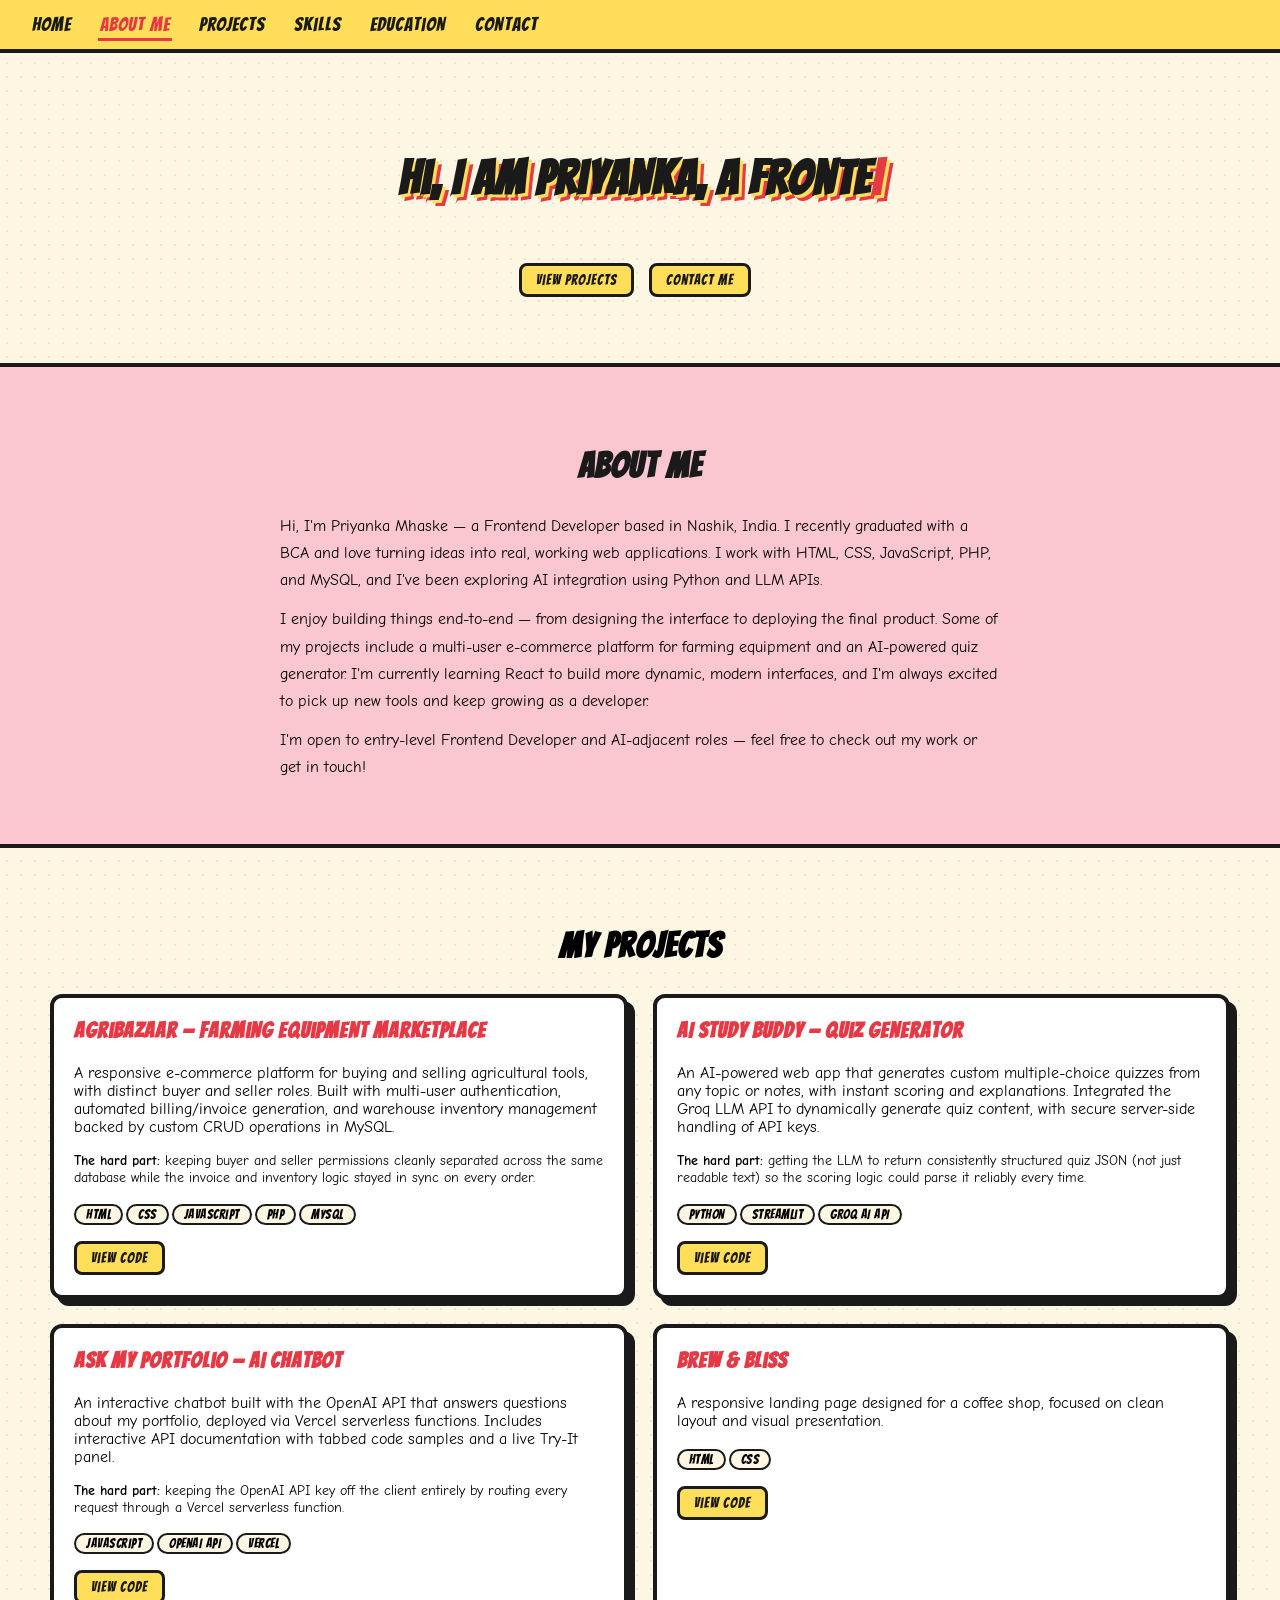
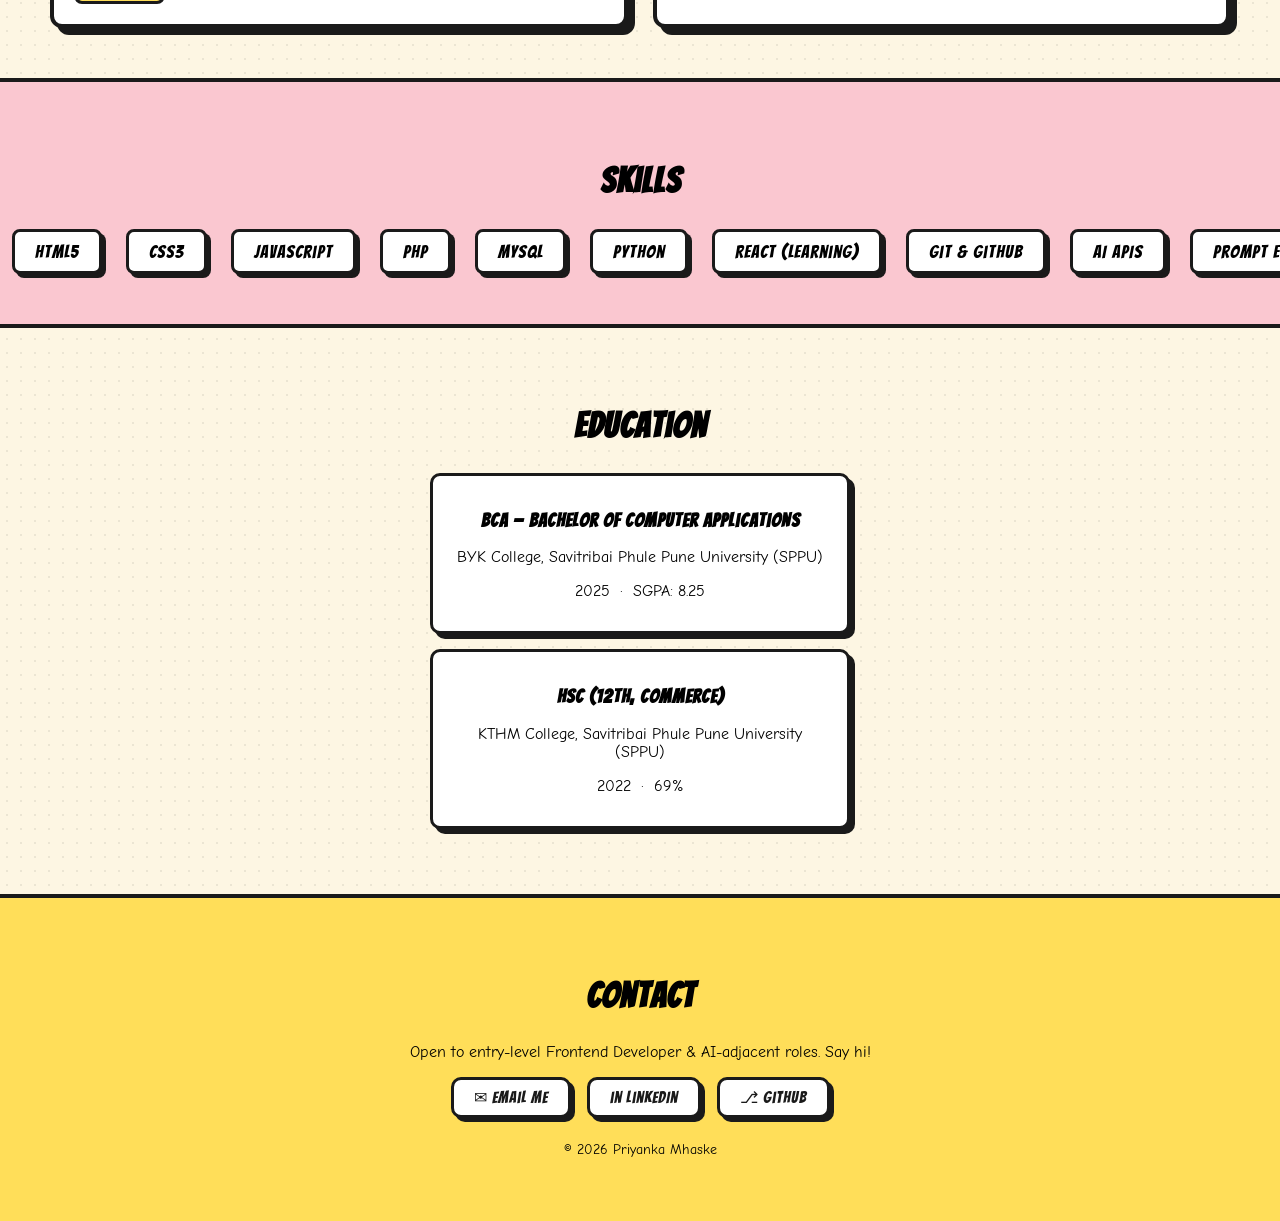
==== index.html @ 98cbb805 "Improve portfolio: index.html, split CSS/JS, fix Live Demo, add project links and MIT licence" ====
<!DOCTYPE html>
<html lang="en">

<head>
    <meta charset="UTF-8">
    <meta name="viewport" content="width=device-width, initial-scale=1.0">
    <title>Priyanka Mhaske | Frontend Developer</title>
    <meta name="description"
        content="Portfolio of Priyanka Mhaske - Frontend Developer based in Nashik, India. Skilled in HTML, CSS, JavaScript, PHP, Python, and AI APIs.">
    <meta property="og:title" content="Priyanka Mhaske | Frontend Developer">
    <meta property="og:description"
        content="Frontend Developer based in Nashik, India. Skilled in HTML, CSS, JavaScript, PHP, Python, and AI APIs.">
    <meta property="og:type" content="website">
    <meta property="og:url" content="https://priyankaa-m001.github.io/my-portfolio-website/">
    <meta property="og:image" content="https://priyankaa-m001.github.io/my-portfolio-website/og-image.svg">
    <meta name="twitter:card" content="summary_large_image">
    <meta name="twitter:image" content="https://priyankaa-m001.github.io/my-portfolio-website/og-image.svg">
    <link rel="icon"
        href="data:image/svg+xml,%3Csvg xmlns='http://www.w3.org/2000/svg' viewBox='0 0 100 100'%3E%3Crect width='100' height='100' rx='20' fill='%23ffde59'/%3E%3Ctext x='50' y='68' font-size='60' font-family='sans-serif' font-weight='bold' text-anchor='middle' fill='%231a1a1a'%3EP%3C/text%3E%3C/svg%3E">
    <link rel="preconnect" href="https://fonts.googleapis.com">
    <link rel="preconnect" href="https://fonts.gstatic.com" crossorigin>
    <link href="https://fonts.googleapis.com/css2?family=Bangers&family=Comic+Neue:wght@400;700&display=swap"
        rel="stylesheet">
    <link rel="stylesheet" href="styles.css">
    <noscript><style>.reveal, .project-item { opacity: 1; transform: none; }</style></noscript>
</head>

<body>

    <nav id="navbar">
        <button class="hamburger" id="hamburger" aria-label="Toggle menu">
            <span></span><span></span><span></span>
        </button>
        <ul class="nav-links" id="nav-links">
            <li><a href="#home" data-section="home">Home</a></li>
            <li><a href="#about" data-section="about">About Me</a></li>
            <li><a href="#projects" data-section="projects">Projects</a></li>
            <li><a href="#skills" data-section="skills">Skills</a></li>
            <li><a href="#education" data-section="education">Education</a></li>
            <li><a href="#contact" data-section="contact">Contact</a></li>
        </ul>
    </nav>

    <main>
    <section id="home">
        <h1 id="typewriter"></h1>
        <img src="assets/profile.jpg"
            alt="Priyanka Mhaske" width="200" height="200" onerror="this.style.display='none'">
        <p><a class="btn" href="#projects">View Projects</a> <a class="btn" href="#contact">Contact Me</a></p>
    </section>

    <section id="about">
        <div class="reveal">
            <h2>About Me</h2>
            <p>Hi, I'm Priyanka Mhaske &mdash; a Frontend Developer based in Nashik, India.
                I recently graduated with a BCA and love turning ideas into real, working web applications.
                I work with HTML, CSS, JavaScript, PHP, and MySQL, and I've been exploring AI integration using Python
                and LLM APIs.</p>
            <p>I enjoy building things end-to-end &mdash; from designing the interface to deploying the final product.
                Some of my projects include a multi-user e-commerce platform for farming equipment and an AI-powered
                quiz generator.
                I'm currently learning React to build more dynamic, modern interfaces,
                and I'm always excited to pick up new tools and keep growing as a developer.</p>
            <p>I'm open to entry-level Frontend Developer and AI-adjacent roles &mdash; feel free to check out my work
                or get in touch!</p>
        </div>
    </section>

    <section id="projects">
        <h2 class="reveal">My Projects</h2>
        <div class="project-grid">

            <div class="project-item">
                <h3>AgriBazaar &mdash; Farming Equipment Marketplace</h3>
                <p>A responsive e-commerce platform for buying and selling agricultural tools, with distinct buyer and
                    seller roles.
                    Built with multi-user authentication, automated billing/invoice generation, and warehouse inventory
                    management
                    backed by custom CRUD operations in MySQL.</p>
                <p style="font-size:0.9rem; margin-top:8px;"><strong>The hard part:</strong> keeping buyer and seller
                    permissions cleanly separated across the same database while the invoice and inventory logic
                    stayed in sync on every order.</p>
                <div><span class="tag">HTML</span><span class="tag">CSS</span><span class="tag">JavaScript</span><span
                        class="tag">PHP</span><span class="tag">MySQL</span></div>
                <a class="btn" href="https://github.com/priyankaa-m001/AgriBazar-" target="_blank" rel="noopener">View Code</a>
            </div>

            <div class="project-item">
                <h3>AI Study Buddy &mdash; Quiz Generator</h3>
                <p>An AI-powered web app that generates custom multiple-choice quizzes from any topic or notes,
                    with instant scoring and explanations. Integrated the Groq LLM API to dynamically generate
                    quiz content, with secure server-side handling of API keys.</p>
                <p style="font-size:0.9rem; margin-top:8px;"><strong>The hard part:</strong> getting the LLM to return
                    consistently structured quiz JSON (not just readable text) so the scoring logic could parse it
                    reliably every time.</p>
                <div><span class="tag">Python</span><span class="tag">Streamlit</span><span class="tag">Groq AI
                        API</span></div>
                <a class="btn" href="https://github.com/priyankaa-m001/ai-study-buddy" target="_blank" rel="noopener">View Code</a>
            </div>

            <div class="project-item">
                <h3>Ask My Portfolio &mdash; AI Chatbot</h3>
                <p>An interactive chatbot built with the OpenAI API that answers questions about my portfolio,
                    deployed via Vercel serverless functions. Includes interactive API documentation with
                    tabbed code samples and a live Try-It panel.</p>
                <p style="font-size:0.9rem; margin-top:8px;"><strong>The hard part:</strong> keeping the OpenAI API key
                    off the client entirely by routing every request through a Vercel serverless function.</p>
                <div><span class="tag">JavaScript</span><span class="tag">OpenAI API</span><span
                        class="tag">Vercel</span></div>
                <a class="btn" href="https://github.com/priyankaa-m001?tab=repositories" target="_blank" rel="noopener">View Code</a>
            </div>

            <div class="project-item">
                <h3>Brew &amp; Bliss</h3>
                <p>A responsive landing page designed for a coffee shop, focused on clean layout and visual
                    presentation.</p>
                <div><span class="tag">HTML</span><span class="tag">CSS</span></div>
                <a class="btn" href="https://github.com/priyankaa-m001/coffee-shop-webpage" target="_blank" rel="noopener">View Code</a>
            </div>

        </div>
    </section>

    <section id="skills">
        <h2 class="reveal">Skills</h2>
        <div class="skills-track" aria-label="Skills list">
            <ul>
                <li>HTML5</li>
                <li>CSS3</li>
                <li>JavaScript</li>
                <li>PHP</li>
                <li>MySQL</li>
                <li>Python</li>
                <li>React (learning)</li>
                <li>Git &amp; GitHub</li>
                <li>AI APIs</li>
                <li>Prompt Engineering</li>
            </ul>
            <ul aria-hidden="true">
                <li>HTML5</li>
                <li>CSS3</li>
                <li>JavaScript</li>
                <li>PHP</li>
                <li>MySQL</li>
                <li>Python</li>
                <li>React (learning)</li>
                <li>Git &amp; GitHub</li>
                <li>AI APIs</li>
                <li>Prompt Engineering</li>
            </ul>
        </div>
    </section>

    <section id="education">
        <h2 class="reveal">Education</h2>
        <div class="education-item reveal">
            <h3>BCA &mdash; Bachelor of Computer Applications</h3>
            <p>BYK College, Savitribai Phule Pune University (SPPU)</p>
            <p>2025 &nbsp;&middot;&nbsp; SGPA: 8.25</p>
        </div>
        <div class="education-item reveal">
            <h3>HSC (12th, Commerce)</h3>
            <p>KTHM College, Savitribai Phule Pune University (SPPU)</p>
            <p>2022 &nbsp;&middot;&nbsp; 69%</p>
        </div>
    </section>

    </main>

    <footer id="contact">
        <div class="reveal">
            <h2>Contact</h2>
            <p>Open to entry-level Frontend Developer &amp; AI-adjacent roles. Say hi!</p>
            <div class="contact-links">
                <a href="mailto:priyamhask2011@gmail.com" id="email-link">&#9993; Email Me</a>
                <a href="https://www.linkedin.com/in/priyanka-mhaske" target="_blank" rel="noopener"
                    id="linkedin-link">in LinkedIn</a>
                <a href="https://github.com/priyankaa-m001" target="_blank" rel="noopener" id="github-link">&#9095;
                    GitHub</a>
            </div>
            <p style="margin-top:24px; font-size:0.85rem;">&copy; <span id="year"></span> Priyanka Mhaske</p>
        </div>
    </footer>

    <button id="back-to-top" aria-label="Back to top" title="Back to top">&#8593;</button>

    <script src="script.js" defer></script>
</body>

</html>
---- styles.css ----
*,
        *::before,
        *::after {
            box-sizing: border-box;
        }

        :root {
            --yellow: #ffde59;
            --red: #e63946;
            --ink: #1a1a1a;
            --pink: rgb(250, 199, 208);
            --white: #fff;
            --bg: #fdf6e3;
        }

        html {
            scroll-behavior: smooth;
        }

        body {
            font-family: 'Comic Neue', cursive;
            margin: 0;
            padding: 0;
            background-color: var(--bg);
            background-image: radial-gradient(#00000012 1px, transparent 1px);
            background-size: 14px 14px;
            /* ── LINE 29: pencil cursor on entire page ── */
            cursor: url("data:image/svg+xml,%3Csvg xmlns='http://www.w3.org/2000/svg' width='24' height='24' viewBox='0 0 24 24'%3E%3Cpath fill='%231a1a1a' d='M3 17.25V21h3.75L17.81 9.94l-3.75-3.75L3 17.25zM20.71 7.04a1 1 0 0 0 0-1.41l-2.34-2.34a1 1 0 0 0-1.41 0l-1.83 1.83 3.75 3.75 1.83-1.83z'/%3E%3C/svg%3E") 0 24, auto;
        }

        /* ── LINE 31: pencil cursor on all clickable elements ── */
        a,
        button,
        [role="button"],
        label,
        select,
        input {
            cursor: url("data:image/svg+xml,%3Csvg xmlns='http://www.w3.org/2000/svg' width='24' height='24' viewBox='0 0 24 24'%3E%3Cpath fill='%23e63946' d='M3 17.25V21h3.75L17.81 9.94l-3.75-3.75L3 17.25zM20.71 7.04a1 1 0 0 0 0-1.41l-2.34-2.34a1 1 0 0 0-1.41 0l-1.83 1.83 3.75 3.75 1.83-1.83z'/%3E%3C/svg%3E") 0 24, pointer;
        }

        h1,
        h2,
        h3 {
            font-family: 'Bangers', cursive;
            letter-spacing: 1px;
        }

        /* NAV */
        nav {
            position: sticky;
            top: 0;
            z-index: 100;
            display: flex;
            align-items: center;
            gap: 25px;
            padding: 14px 30px;
            background-color: var(--yellow);
            border-bottom: 4px solid var(--ink);
        }

        .nav-links {
            display: flex;
            gap: 25px;
            list-style: none;
            margin: 0;
            padding: 0;
            flex-wrap: wrap;
        }

        .nav-links a {
            text-decoration: none;
            color: var(--ink);
            font-family: 'Bangers', cursive;
            font-size: 1.2rem;
            letter-spacing: 1px;
            padding: 4px 2px;
            border-bottom: 3px solid transparent;
            transition: color 0.2s, border-color 0.2s;
        }

        .nav-links a:hover {
            color: var(--red);
        }

        .nav-links a.active {
            color: var(--red);
            border-bottom-color: var(--red);
        }

        .hamburger {
            display: none;
            flex-direction: column;
            gap: 5px;
            cursor: pointer;
            background: none;
            border: none;
            padding: 4px;
        }

        .hamburger span {
            display: block;
            width: 26px;
            height: 3px;
            background: var(--ink);
            border-radius: 2px;
            transition: all 0.3s;
        }

        .hamburger.open span:nth-child(1) {
            transform: translateY(8px) rotate(45deg);
        }

        .hamburger.open span:nth-child(2) {
            opacity: 0;
        }

        .hamburger.open span:nth-child(3) {
            transform: translateY(-8px) rotate(-45deg);
        }

        @media (max-width: 600px) {
            .hamburger {
                display: flex;
            }

            .nav-links {
                display: none;
                flex-direction: column;
                width: 100%;
                align-items: center;
                padding: 10px 0;
            }

            .nav-links.open {
                display: flex;
            }

            nav {
                flex-wrap: wrap;
            }
        }

        /* REVEAL */
        .reveal {
            opacity: 0;
            transform: translateY(28px);
            transition: opacity 0.55s ease, transform 0.55s ease;
        }

        .reveal.visible {
            opacity: 1;
            transform: translateY(0);
        }

        /* HERO */
        #home {
            padding: 60px 50px 50px;
            text-align: center;
        }

        #home h1 {
            font-size: 3rem;
            color: var(--ink);
            text-shadow: 3px 3px 0 var(--yellow), 6px 6px 0 var(--red);
            min-height: 3.8rem;
        }

        #home img {
            border: 5px solid var(--ink);
            border-radius: 50%;
            box-shadow: 8px 8px 0 var(--red);
            margin-top: 20px;
            transition: transform 0.3s ease, box-shadow 0.3s ease;
        }

        #home img:hover {
            transform: scale(1.05) rotate(-2deg);
            box-shadow: 10px 10px 0 var(--ink);
        }

        #typewriter::after {
            content: '|';
            animation: blink 0.75s step-end infinite;
            color: var(--red);
        }

        @keyframes blink {
            50% {
                opacity: 0;
            }
        }

        /* ABOUT */
        #about {
            padding: 50px;
            background-color: var(--pink);
            border-top: 4px solid var(--ink);
            border-bottom: 4px solid var(--ink);
        }

        #about h2 {
            font-size: 2.2rem;
            color: var(--ink);
            text-align: center;
        }

        #about p {
            max-width: 720px;
            margin: 12px auto;
            line-height: 1.7;
        }

        /* PROJECTS */
        #projects {
            padding: 50px;
        }

        #projects h2 {
            font-size: 2.2rem;
            text-align: center;
        }

        .project-grid {
            display: grid;
            grid-template-columns: repeat(2, 1fr);
            gap: 25px;
            margin-top: 30px;
        }

        @media (max-width: 700px) {
            .project-grid {
                grid-template-columns: 1fr;
            }
        }

        .project-item {
            background: var(--white);
            border: 4px solid var(--ink);
            border-radius: 12px;
            padding: 20px;
            box-shadow: 7px 7px 0 var(--ink);
            opacity: 0;
            transform: translateY(28px);
            transition: opacity 0.5s ease, transform 0.5s ease, box-shadow 0.2s ease;
        }

        .project-item.visible {
            opacity: 1;
            transform: translateY(0);
        }

        .project-item:hover {
            transform: translate(-3px, -3px);
            box-shadow: 10px 10px 0 var(--red);
        }

        .project-item h3 {
            font-size: 1.4rem;
            color: var(--red);
            margin-top: 0;
        }

        .tag {
            display: inline-block;
            padding: 2px 10px;
            margin: 3px 3px 6px 0;
            background: var(--bg);
            border: 2px solid var(--ink);
            border-radius: 20px;
            font-size: 0.8rem;
            font-family: 'Bangers', cursive;
            letter-spacing: 0.5px;
        }

        .btn {
            display: inline-block;
            margin-top: 10px;
            margin-right: 10px;
            padding: 6px 14px;
            background: var(--yellow);
            border: 3px solid var(--ink);
            border-radius: 8px;
            text-decoration: none;
            color: var(--ink);
            font-family: 'Bangers', cursive;
            letter-spacing: 1px;
            font-size: 0.9rem;
            transition: background 0.2s, color 0.2s;
        }

        .btn:hover {
            background: var(--red);
            color: var(--white);
        }

        /* SKILLS */
        #skills {
            padding: 50px 0;
            background-color: var(--pink);
            border-top: 4px solid var(--ink);
            border-bottom: 4px solid var(--ink);
            overflow: hidden;
        }

        #skills h2 {
            text-align: center;
            font-size: 2.2rem;
            margin-bottom: 30px;
        }

        .skills-track {
            display: flex;
            width: max-content;
            animation: slide 18s linear infinite;
        }

        .skills-track:hover {
            animation-play-state: paused;
        }

        .skills-track ul {
            display: flex;
            list-style: none;
            padding: 0;
            margin: 0;
        }

        .skills-track li {
            background: var(--white);
            border: 3px solid var(--ink);
            border-radius: 8px;
            padding: 10px 20px;
            margin: 0 12px;
            font-family: 'Bangers', cursive;
            font-size: 1.1rem;
            letter-spacing: 1px;
            box-shadow: 4px 4px 0 var(--ink);
            white-space: nowrap;
            transition: background 0.2s;
            cursor: default;
        }

        .skills-track li:hover {
            background: var(--yellow);
        }

        @keyframes slide {
            0% {
                transform: translateX(0);
            }

            100% {
                transform: translateX(-50%);
            }
        }

        /* EDUCATION */
        #education {
            padding: 50px;
            text-align: center;
        }

        #education h2 {
            font-size: 2.2rem;
        }

        .education-item {
            background: var(--white);
            border: 3px solid var(--ink);
            border-radius: 10px;
            box-shadow: 5px 5px 0 var(--ink);
            padding: 15px 20px;
            margin: 15px auto;
            max-width: 420px;
            transition: transform 0.2s, box-shadow 0.2s;
        }

        .education-item:hover {
            transform: translate(-2px, -2px);
            box-shadow: 8px 8px 0 var(--red);
        }

        /* CONTACT */
        #contact {
            padding: 50px;
            text-align: center;
            background-color: var(--yellow);
            border-top: 4px solid var(--ink);
        }

        #contact h2 {
            font-size: 2.2rem;
        }

        .contact-links {
            display: flex;
            justify-content: center;
            gap: 16px;
            flex-wrap: wrap;
            margin-top: 16px;
        }

        .contact-links a {
            display: inline-flex;
            align-items: center;
            gap: 6px;
            padding: 8px 20px;
            background: var(--white);
            border: 3px solid var(--ink);
            border-radius: 10px;
            text-decoration: none;
            color: var(--ink);
            font-family: 'Bangers', cursive;
            font-size: 1rem;
            letter-spacing: 1px;
            box-shadow: 4px 4px 0 var(--ink);
            transition: background 0.2s, color 0.2s, transform 0.15s, box-shadow 0.15s;
        }

        .contact-links a:hover {
            background: var(--red);
            color: var(--white);
            transform: translate(-2px, -2px);
            box-shadow: 6px 6px 0 var(--ink);
        }

        /* BACK TO TOP */
        #back-to-top {
            position: fixed;
            bottom: 24px;
            right: 24px;
            width: 44px;
            height: 44px;
            background: var(--yellow);
            border: 3px solid var(--ink);
            border-radius: 50%;
            font-size: 1.3rem;
            cursor: pointer;
            box-shadow: 3px 3px 0 var(--ink);
            display: none;
            align-items: center;
            justify-content: center;
            transition: background 0.2s, transform 0.2s;
            z-index: 200;
        }

        #back-to-top:hover {
            background: var(--red);
            color: var(--white);
            transform: translateY(-2px);
        }

        #back-to-top.show {
            display: flex;
        }

/* Accessibility: visible focus, and custom cursors only on fine pointers */
:focus-visible {
    outline: 3px solid var(--red);
    outline-offset: 3px;
}
@media (pointer: coarse) {
    body, a, button, [role="button"], label, select, input {
        cursor: auto;
    }
}
@media (prefers-reduced-motion: reduce) {
    *, *::before, *::after {
        animation-duration: 0.01ms !important;
        transition-duration: 0.01ms !important;
        scroll-behavior: auto !important;
    }
    .reveal, .project-item {
        opacity: 1;
        transform: none;
    }
}
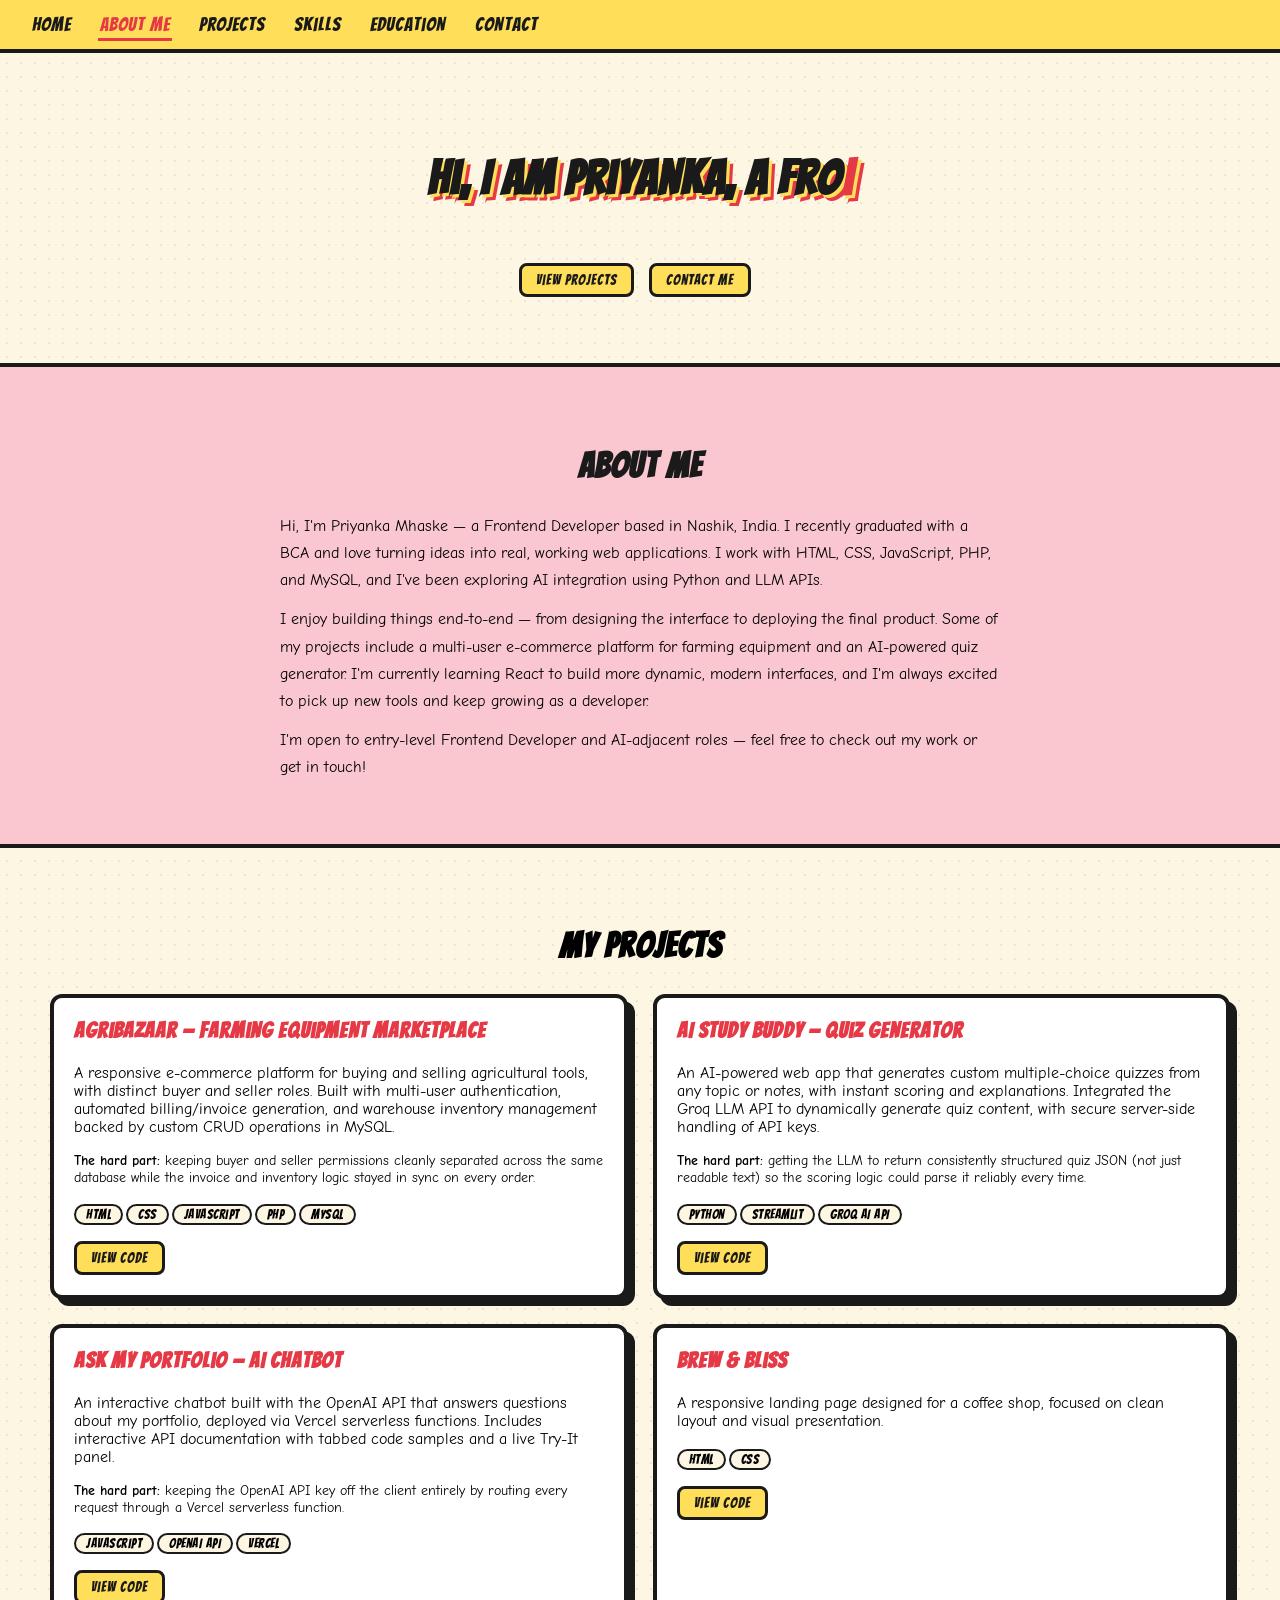
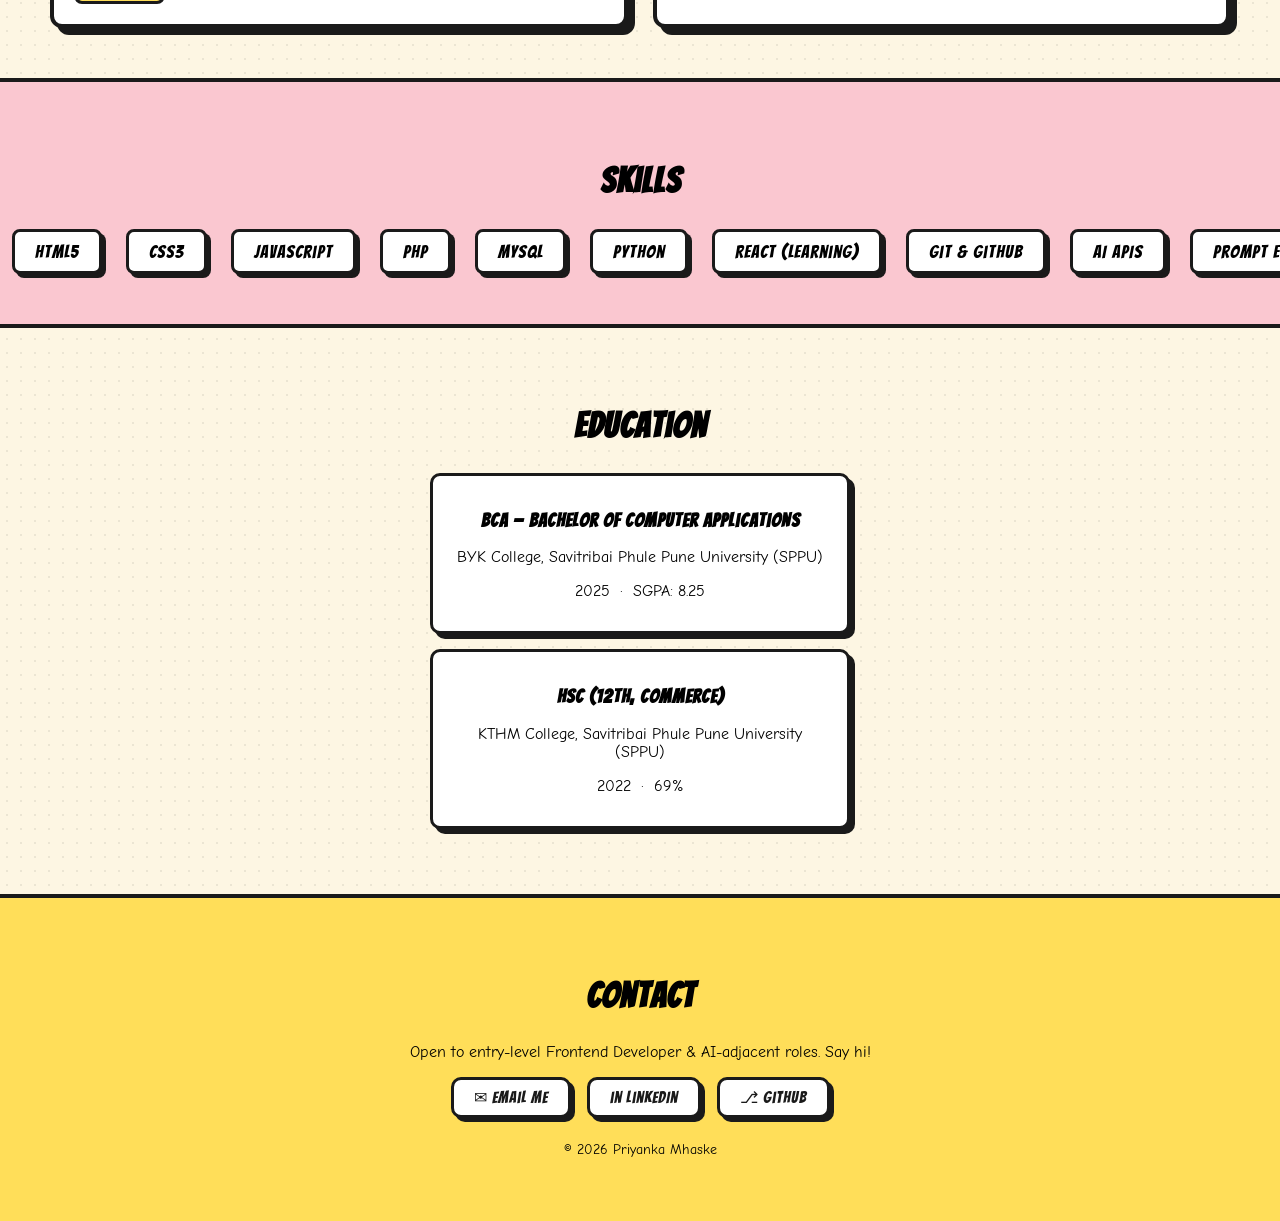
==== commit d8dcd75b: "Update links in index.html for project and LinkedIn" ====
--- a/index.html
+++ b/index.html
@@ -95,7 +95,7 @@
                     reliably every time.</p>
                 <div><span class="tag">Python</span><span class="tag">Streamlit</span><span class="tag">Groq AI
                         API</span></div>
-                <a class="btn" href="https://github.com/priyankaa-m001/ai-study-buddy" target="_blank" rel="noopener">View Code</a>
+                <a class="btn" href="https://ai-study-buddy-cbef2zwkckj5hhwt9lpgxf.streamlit.app/" target="_blank" rel="noopener">View Code</a>
             </div>
 
             <div class="project-item">
@@ -173,7 +173,7 @@
             <p>Open to entry-level Frontend Developer &amp; AI-adjacent roles. Say hi!</p>
             <div class="contact-links">
                 <a href="mailto:priyamhask2011@gmail.com" id="email-link">&#9993; Email Me</a>
-                <a href="https://www.linkedin.com/in/priyanka-mhaske" target="_blank" rel="noopener"
+                <a href="https://www.linkedin.com/in/priyankamhaske" target="_blank" rel="noopener"
                     id="linkedin-link">in LinkedIn</a>
                 <a href="https://github.com/priyankaa-m001" target="_blank" rel="noopener" id="github-link">&#9095;
                     GitHub</a>
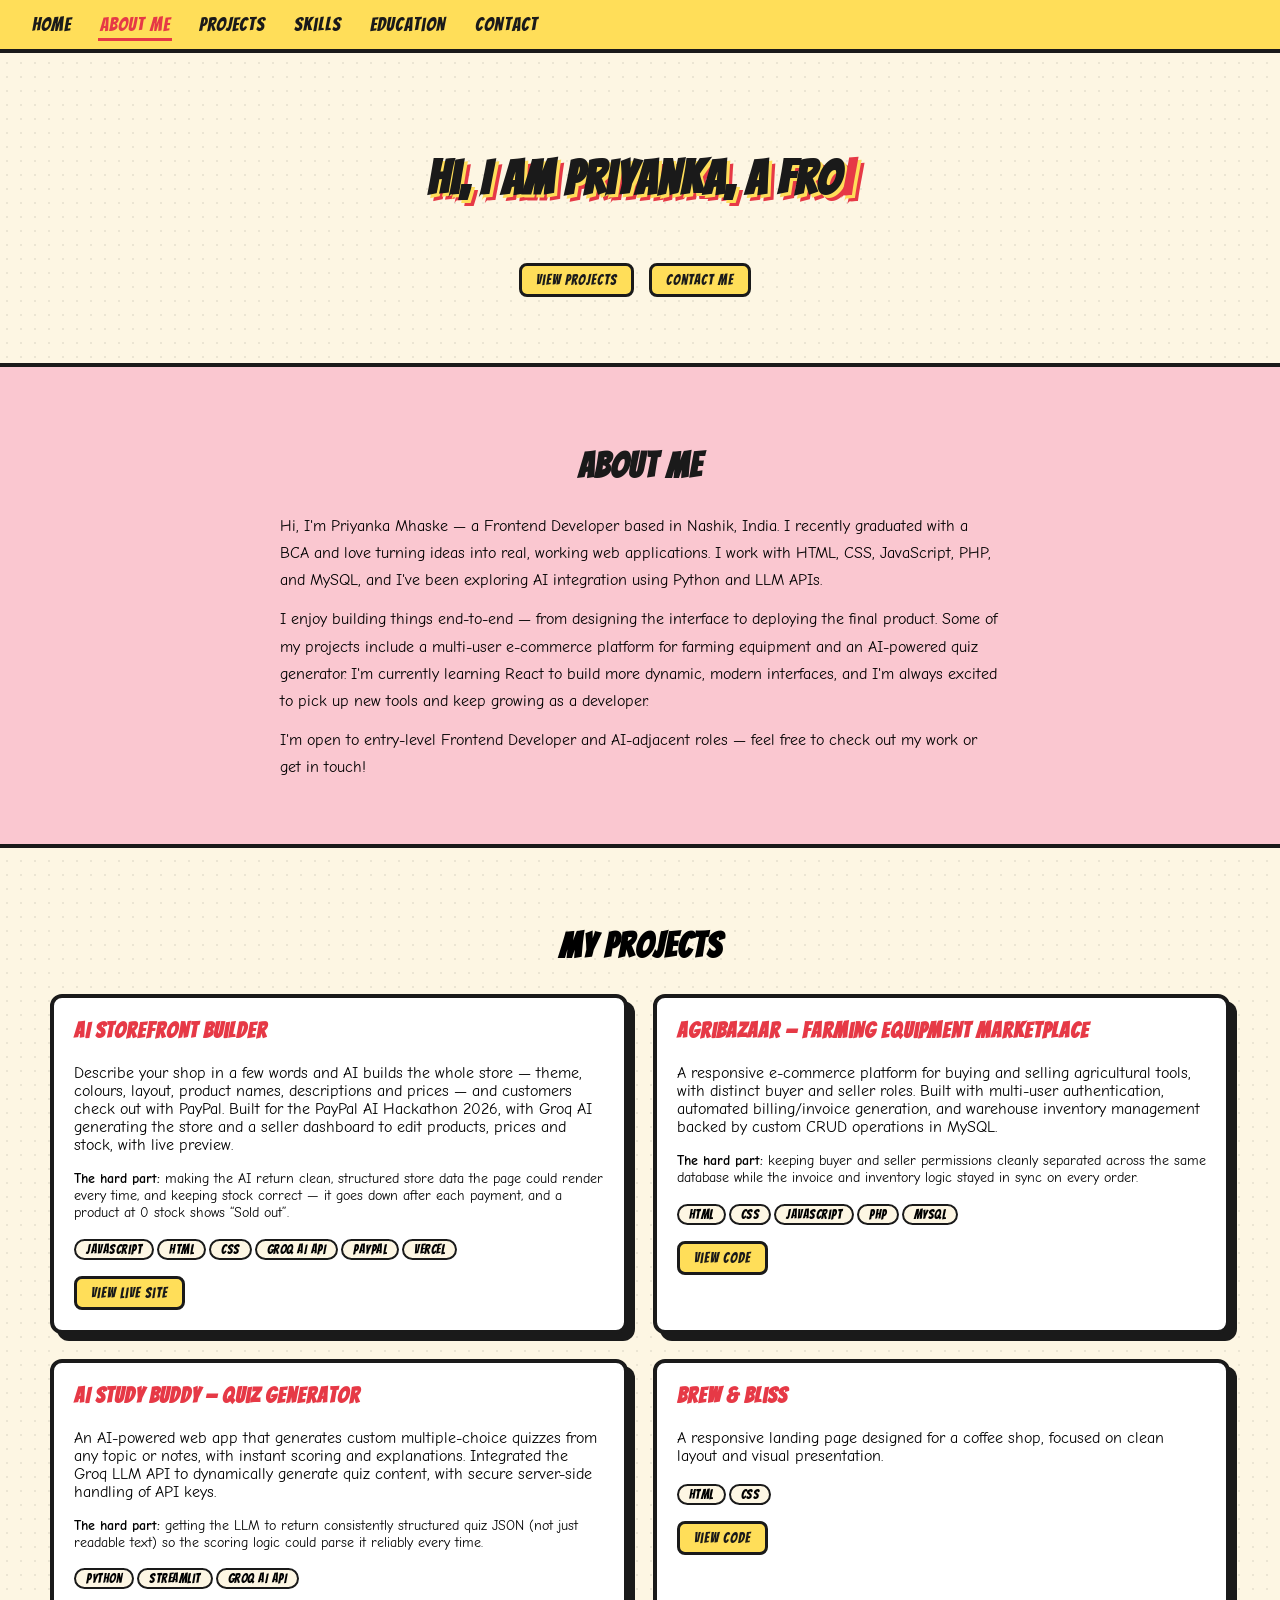
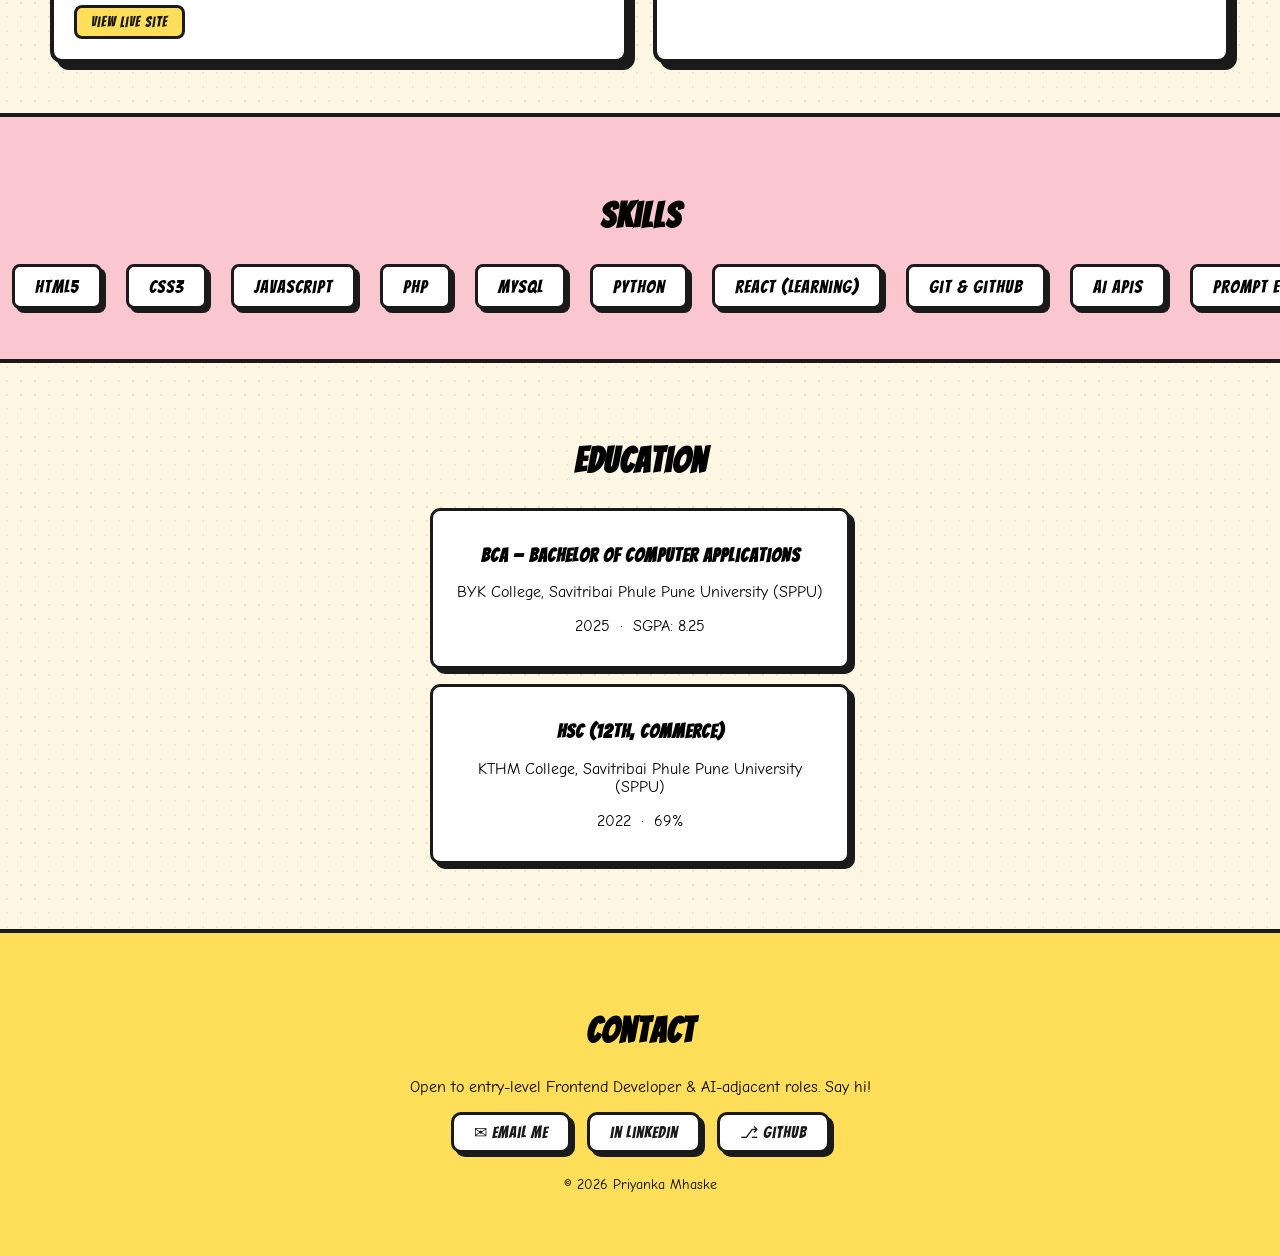
==== commit 0582ae8b: "Add AI Storefront Builder project, remove portfolio chatbot, link live sites where deployed" ====
--- a/index.html
+++ b/index.html
@@ -71,6 +71,20 @@
         <div class="project-grid">
 
             <div class="project-item">
+                <h3>AI Storefront Builder</h3>
+                <p>Describe your shop in a few words and AI builds the whole store &mdash; theme, colours, layout,
+                    product names, descriptions and prices &mdash; and customers check out with PayPal.
+                    Built for the PayPal AI Hackathon 2026, with Groq AI generating the store and a seller
+                    dashboard to edit products, prices and stock, with live preview.</p>
+                <p style="font-size:0.9rem; margin-top:8px;"><strong>The hard part:</strong> making the AI return
+                    clean, structured store data the page could render every time, and keeping stock correct
+                    &mdash; it goes down after each payment, and a product at 0 stock shows &ldquo;Sold out&rdquo;.</p>
+                <div><span class="tag">JavaScript</span><span class="tag">HTML</span><span class="tag">CSS</span><span
+                        class="tag">Groq AI API</span><span class="tag">PayPal</span><span class="tag">Vercel</span></div>
+                <a class="btn" href="https://ai-storefront-builder.vercel.app/" target="_blank" rel="noopener">View Live Site</a>
+            </div>
+
+            <div class="project-item">
                 <h3>AgriBazaar &mdash; Farming Equipment Marketplace</h3>
                 <p>A responsive e-commerce platform for buying and selling agricultural tools, with distinct buyer and
                     seller roles.
@@ -95,19 +109,7 @@
                     reliably every time.</p>
                 <div><span class="tag">Python</span><span class="tag">Streamlit</span><span class="tag">Groq AI
                         API</span></div>
-                <a class="btn" href="https://ai-study-buddy-cbef2zwkckj5hhwt9lpgxf.streamlit.app/" target="_blank" rel="noopener">View Code</a>
-            </div>
-
-            <div class="project-item">
-                <h3>Ask My Portfolio &mdash; AI Chatbot</h3>
-                <p>An interactive chatbot built with the OpenAI API that answers questions about my portfolio,
-                    deployed via Vercel serverless functions. Includes interactive API documentation with
-                    tabbed code samples and a live Try-It panel.</p>
-                <p style="font-size:0.9rem; margin-top:8px;"><strong>The hard part:</strong> keeping the OpenAI API key
-                    off the client entirely by routing every request through a Vercel serverless function.</p>
-                <div><span class="tag">JavaScript</span><span class="tag">OpenAI API</span><span
-                        class="tag">Vercel</span></div>
-                <a class="btn" href="https://github.com/priyankaa-m001?tab=repositories" target="_blank" rel="noopener">View Code</a>
+                <a class="btn" href="https://ai-study-buddy-cbef2zwkckj5hhwt9lpgxf.streamlit.app/" target="_blank" rel="noopener">View Live Site</a>
             </div>
 
             <div class="project-item">
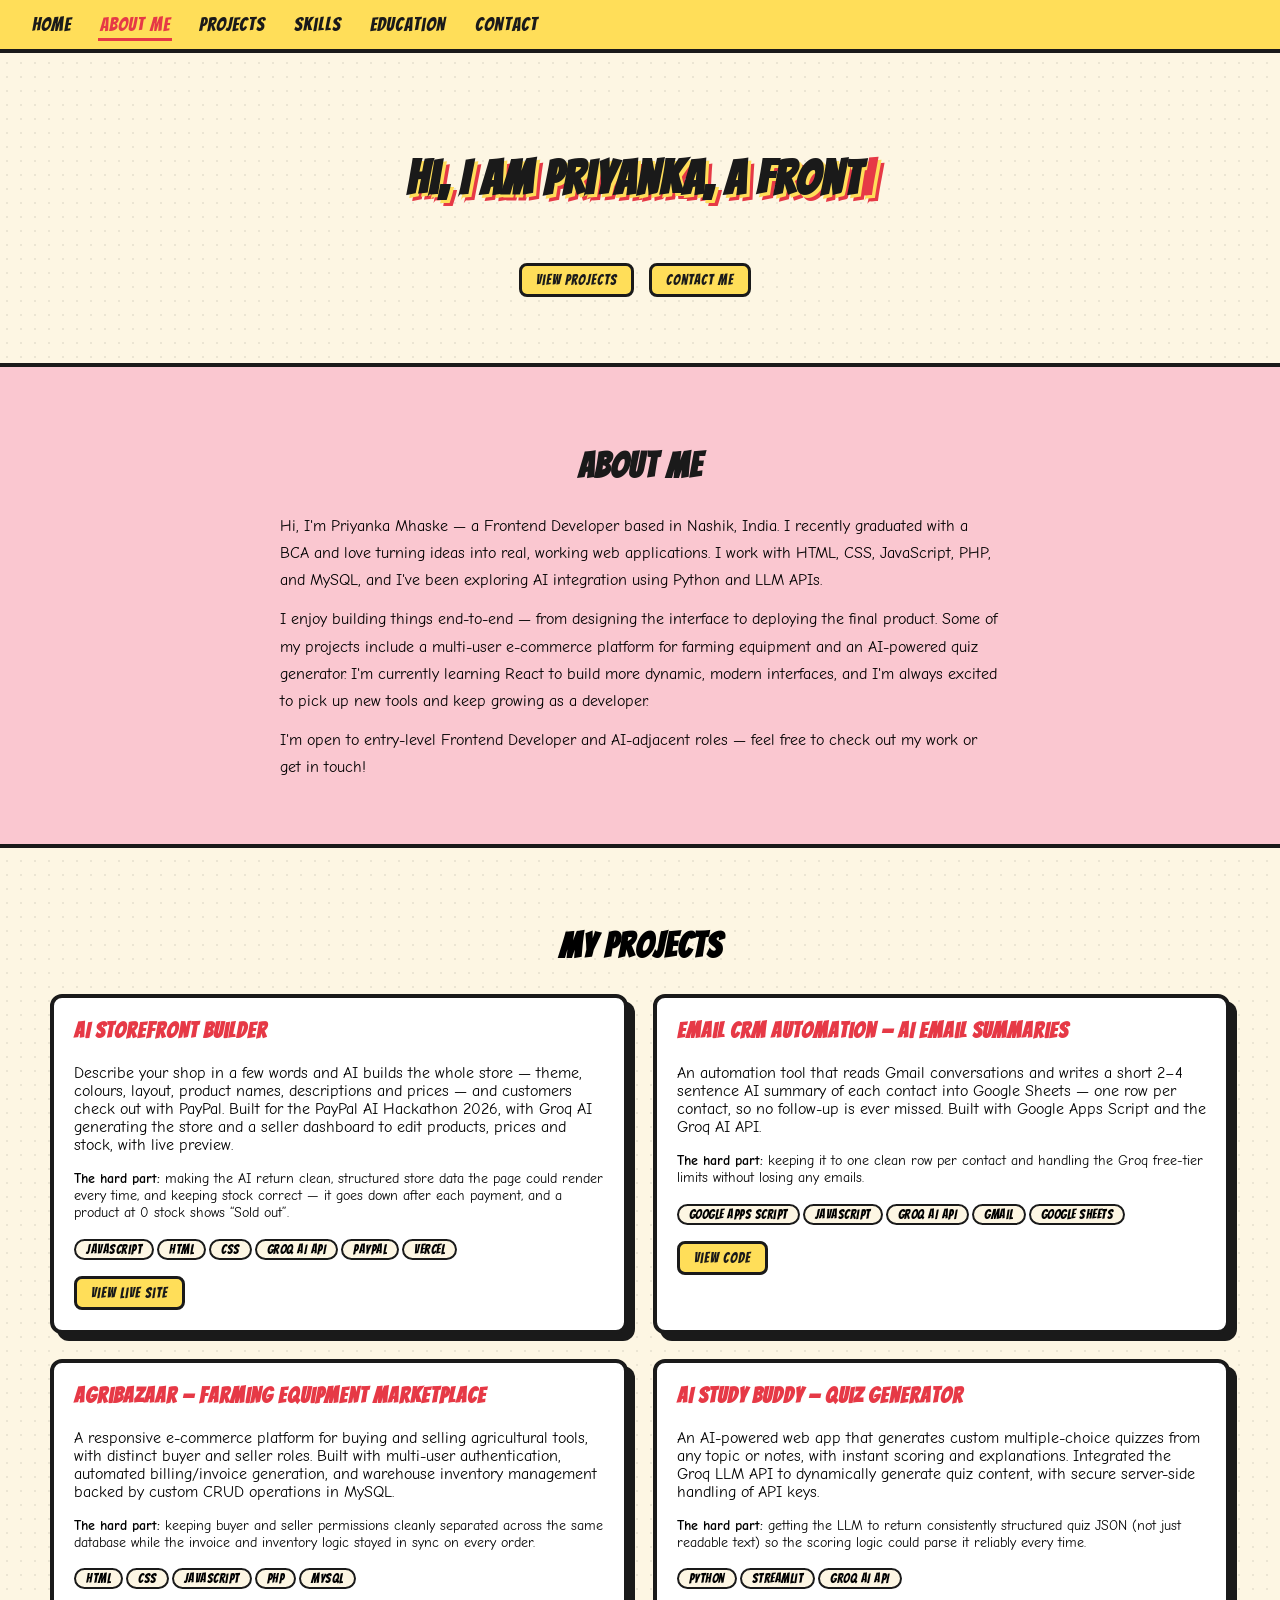
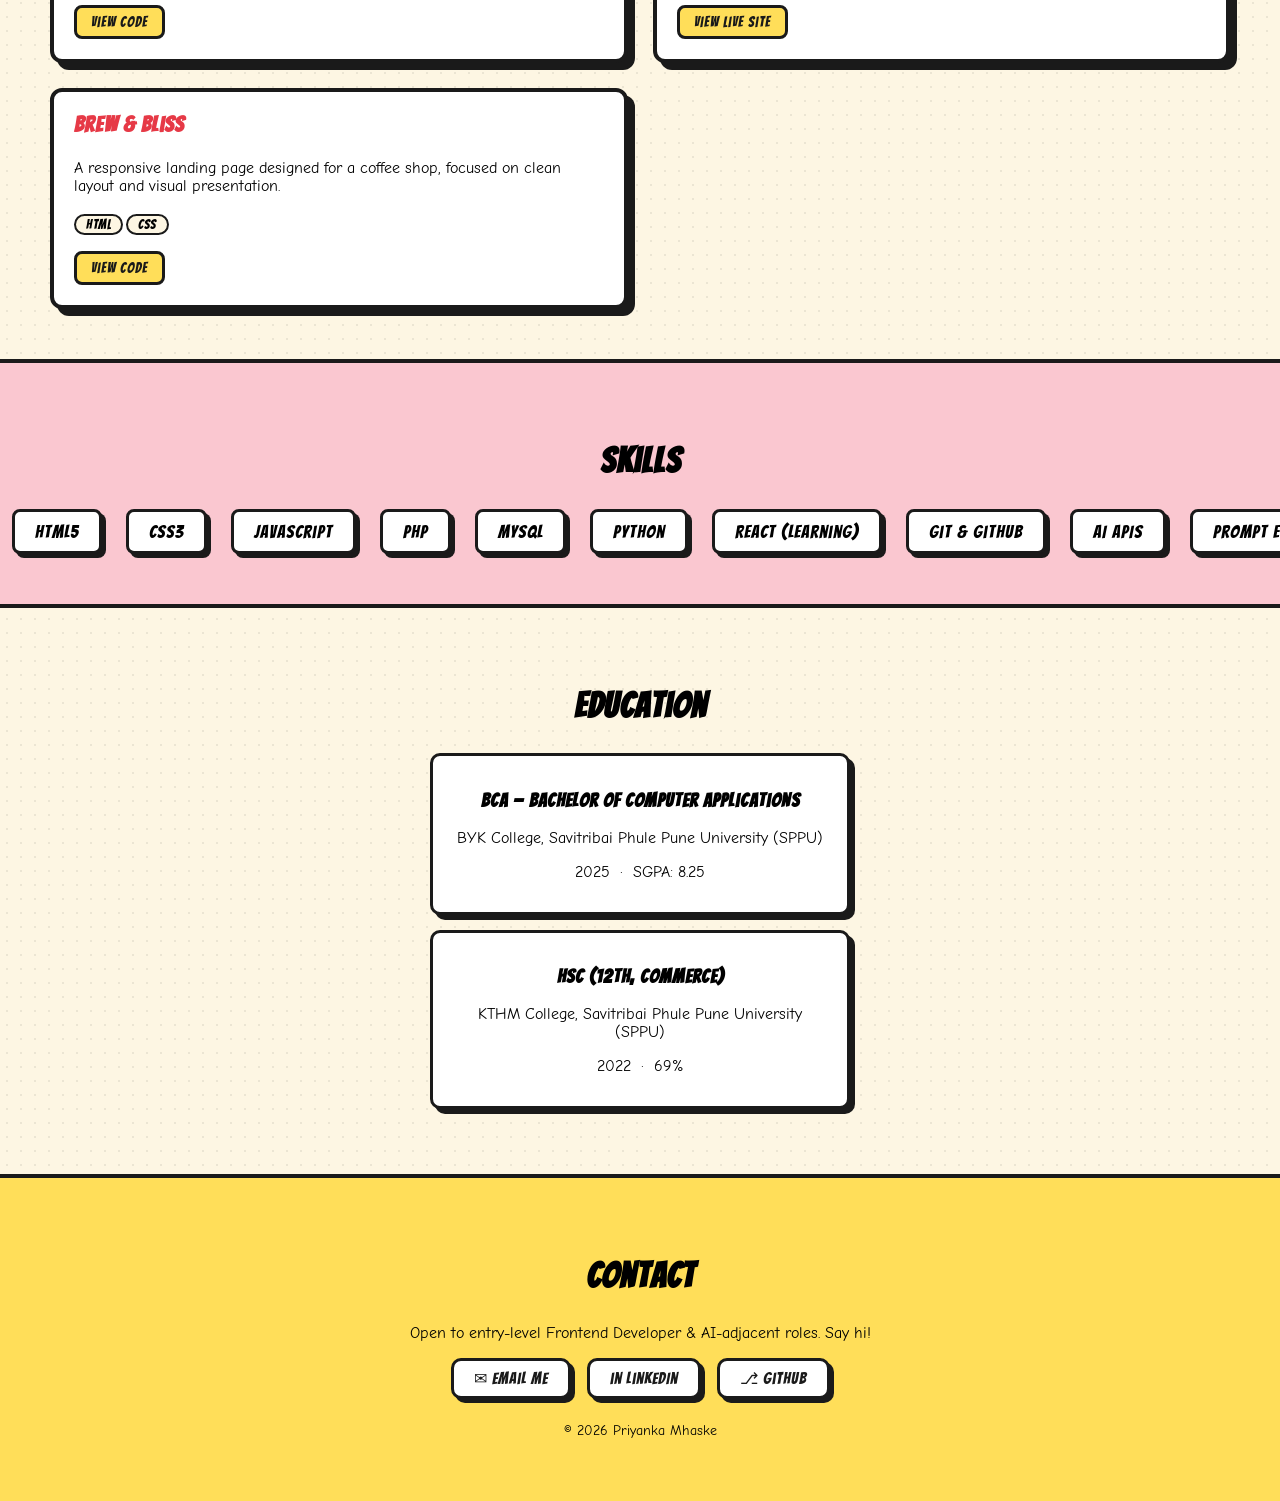
==== commit c8f0b304: "Add Email CRM Automation project" ====
--- a/index.html
+++ b/index.html
@@ -82,6 +82,19 @@
                 <div><span class="tag">JavaScript</span><span class="tag">HTML</span><span class="tag">CSS</span><span
                         class="tag">Groq AI API</span><span class="tag">PayPal</span><span class="tag">Vercel</span></div>
                 <a class="btn" href="https://ai-storefront-builder.vercel.app/" target="_blank" rel="noopener">View Live Site</a>
+            </div>
+
+            <div class="project-item">
+                <h3>Email CRM Automation &mdash; AI Email Summaries</h3>
+                <p>An automation tool that reads Gmail conversations and writes a short 2&ndash;4 sentence AI summary
+                    of each contact into Google Sheets &mdash; one row per contact, so no follow-up is ever missed.
+                    Built with Google Apps Script and the Groq AI API.</p>
+                <p style="font-size:0.9rem; margin-top:8px;"><strong>The hard part:</strong> keeping it to one clean
+                    row per contact and handling the Groq free-tier limits without losing any emails.</p>
+                <div><span class="tag">Google Apps Script</span><span class="tag">JavaScript</span><span
+                        class="tag">Groq AI API</span><span class="tag">Gmail</span><span class="tag">Google
+                        Sheets</span></div>
+                <a class="btn" href="https://github.com/priyankaa-m001/email-crm-ai-summarizer" target="_blank" rel="noopener">View Code</a>
             </div>
 
             <div class="project-item">
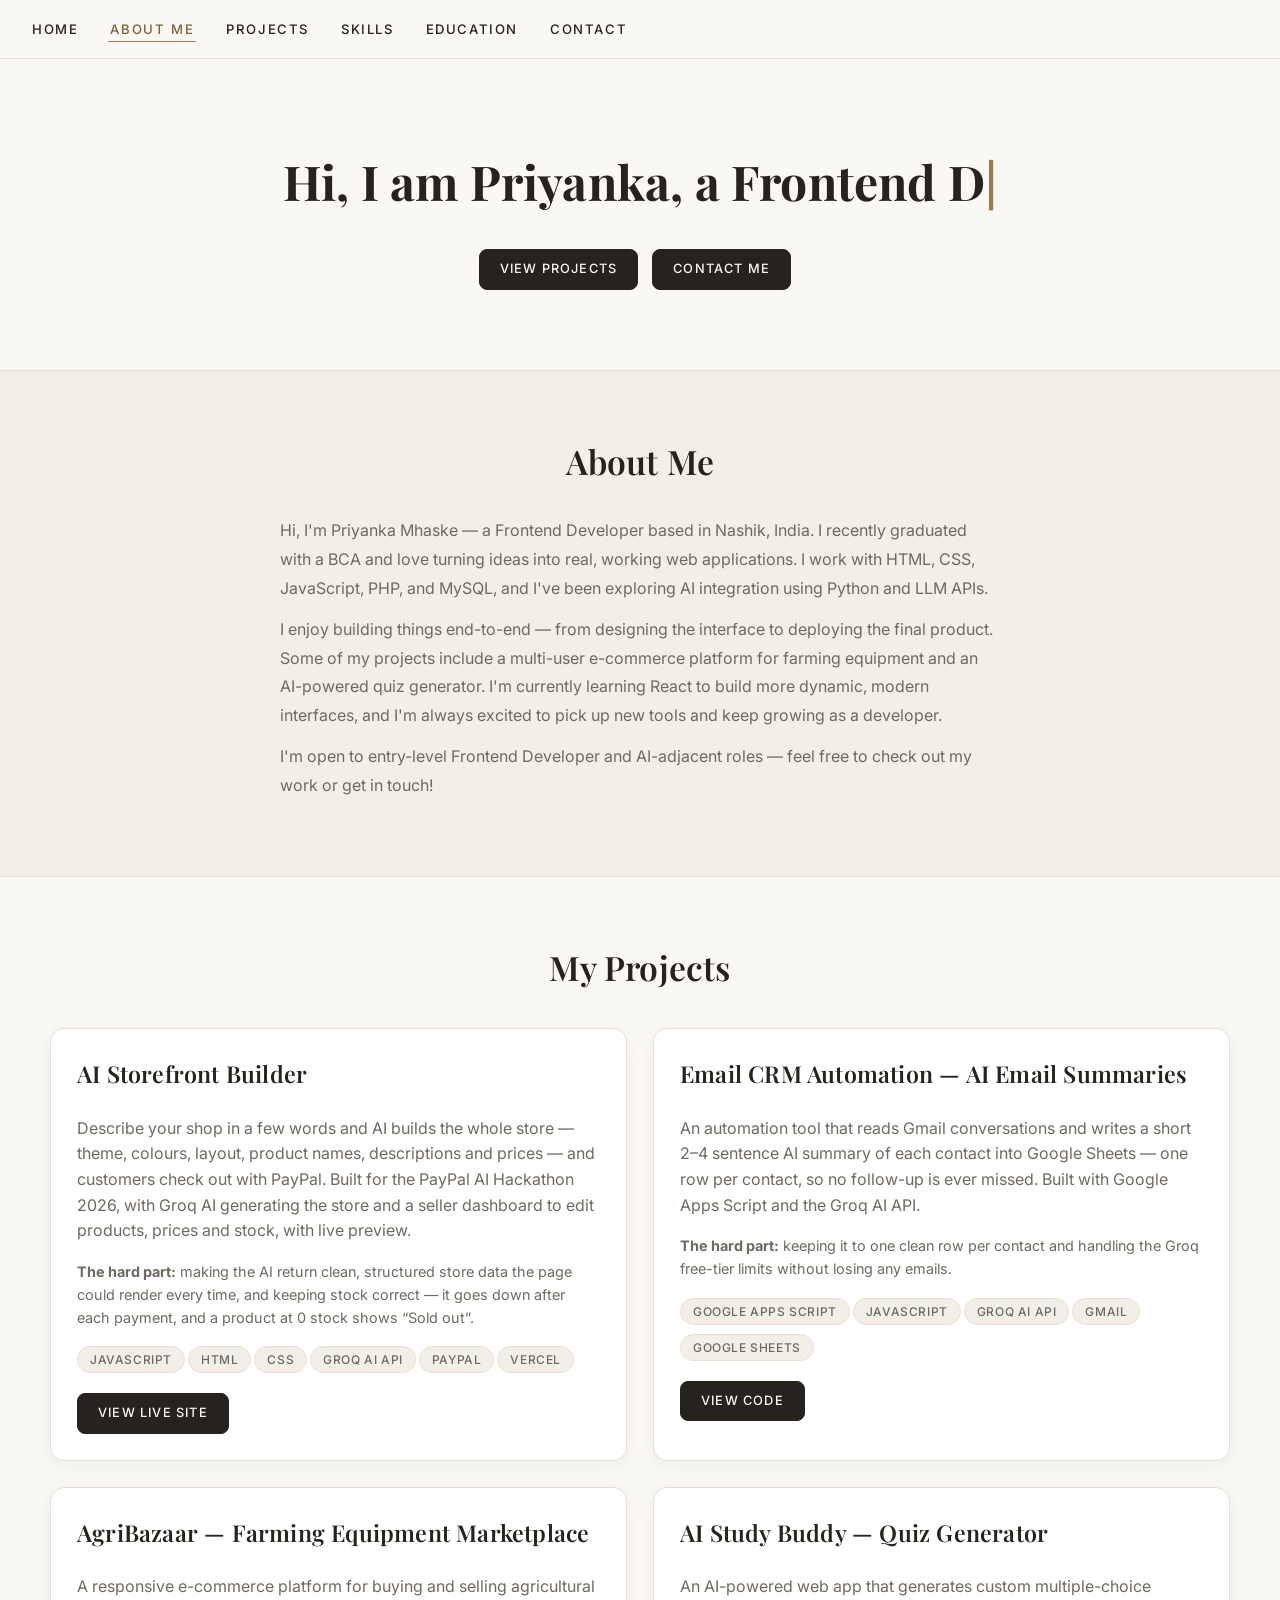
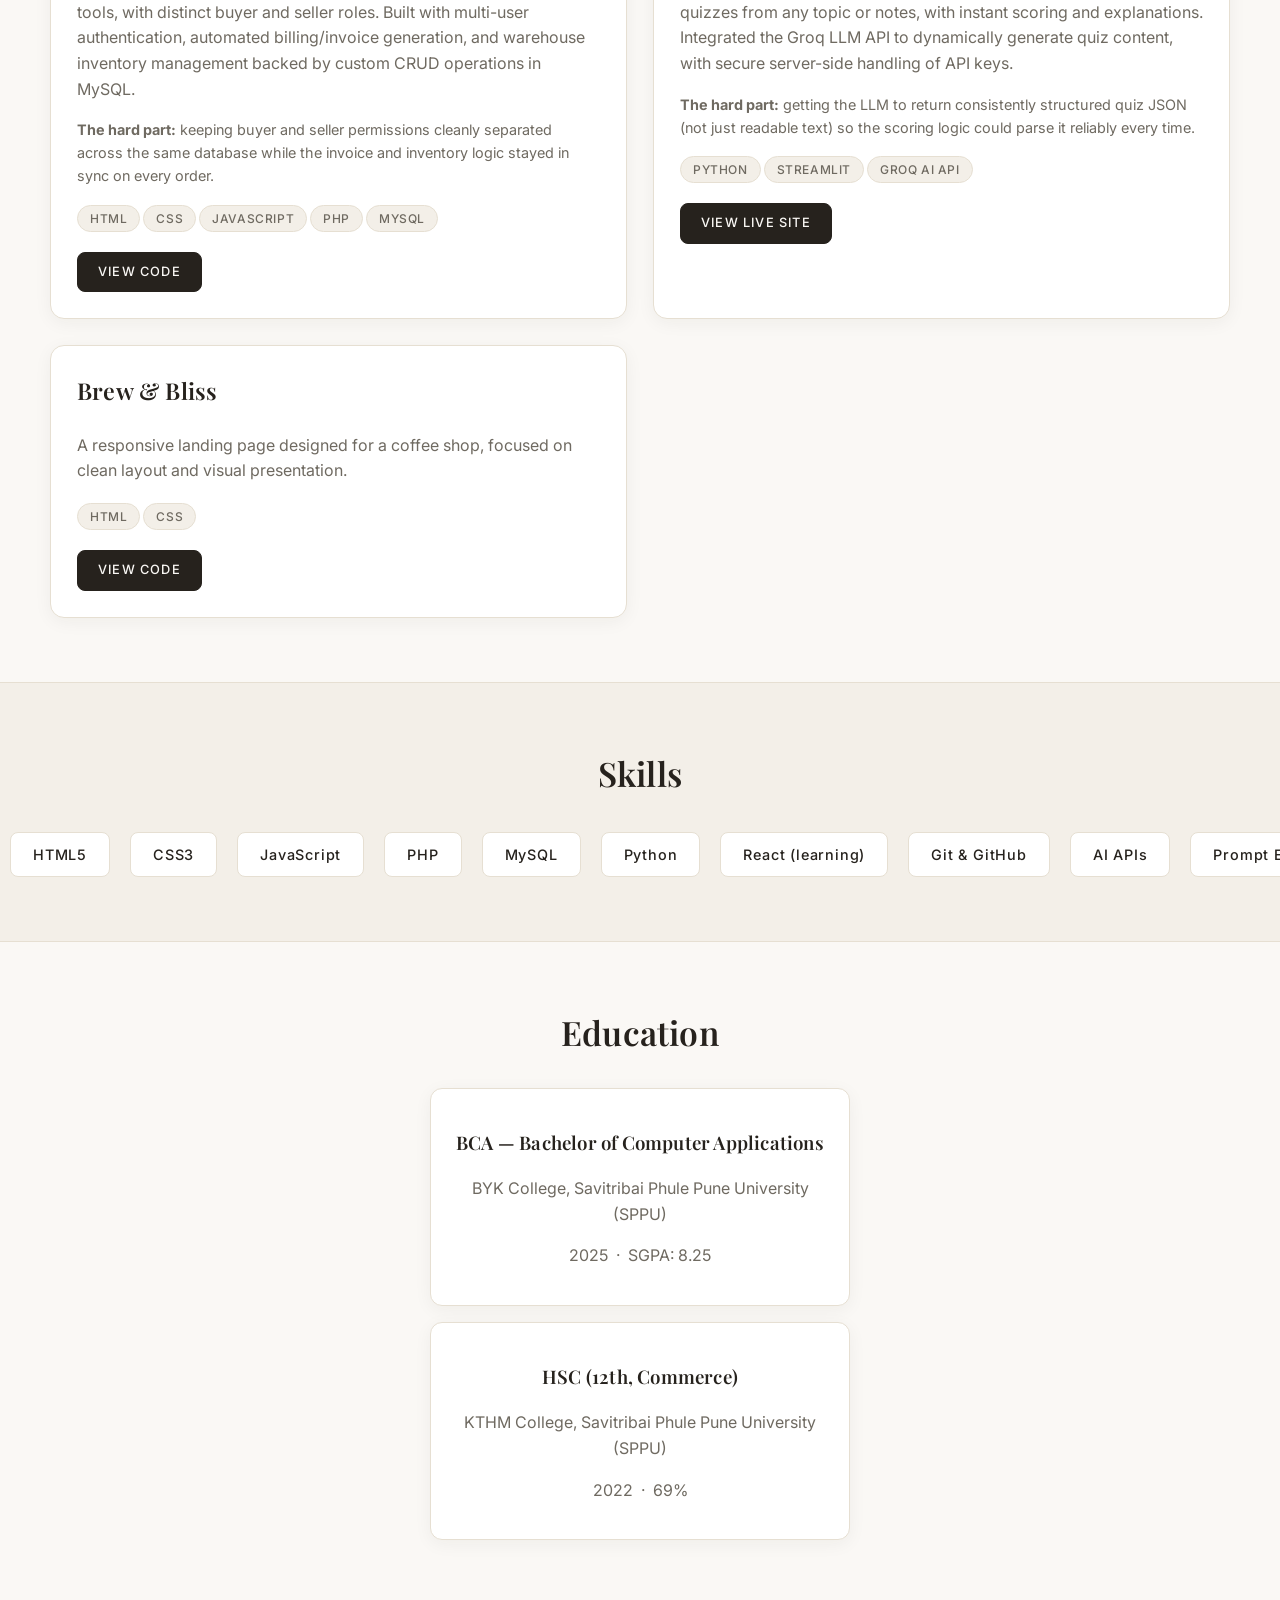
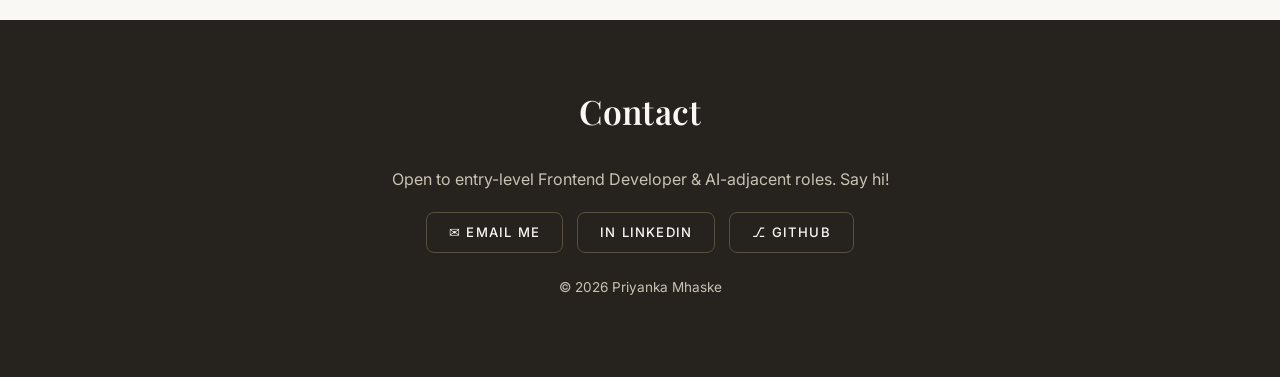
==== commit d73cf046: "Restyle portfolio: simple classy design (Playfair Display + Inter, ivory/charcoal/gold)" ====
--- a/index.html
+++ b/index.html
@@ -16,10 +16,10 @@
     <meta name="twitter:card" content="summary_large_image">
     <meta name="twitter:image" content="https://priyankaa-m001.github.io/my-portfolio-website/og-image.svg">
     <link rel="icon"
-        href="data:image/svg+xml,%3Csvg xmlns='http://www.w3.org/2000/svg' viewBox='0 0 100 100'%3E%3Crect width='100' height='100' rx='20' fill='%23ffde59'/%3E%3Ctext x='50' y='68' font-size='60' font-family='sans-serif' font-weight='bold' text-anchor='middle' fill='%231a1a1a'%3EP%3C/text%3E%3C/svg%3E">
+        href="data:image/svg+xml,%3Csvg xmlns='http://www.w3.org/2000/svg' viewBox='0 0 100 100'%3E%3Crect width='100' height='100' rx='20' fill='%2326221d'/%3E%3Ctext x='50' y='68' font-size='60' font-family='Georgia, serif' font-weight='bold' text-anchor='middle' fill='%23faf8f5'%3EP%3C/text%3E%3C/svg%3E">
     <link rel="preconnect" href="https://fonts.googleapis.com">
     <link rel="preconnect" href="https://fonts.gstatic.com" crossorigin>
-    <link href="https://fonts.googleapis.com/css2?family=Bangers&family=Comic+Neue:wght@400;700&display=swap"
+    <link href="https://fonts.googleapis.com/css2?family=Inter:wght@400;500;600&family=Playfair+Display:wght@600;700&display=swap"
         rel="stylesheet">
     <link rel="stylesheet" href="styles.css">
     <noscript><style>.reveal, .project-item { opacity: 1; transform: none; }</style></noscript>
--- a/styles.css
+++ b/styles.css
@@ -1,469 +1,482 @@
 *,
-        *::before,
-        *::after {
-            box-sizing: border-box;
-        }
-
-        :root {
-            --yellow: #ffde59;
-            --red: #e63946;
-            --ink: #1a1a1a;
-            --pink: rgb(250, 199, 208);
-            --white: #fff;
-            --bg: #fdf6e3;
-        }
-
-        html {
-            scroll-behavior: smooth;
-        }
-
-        body {
-            font-family: 'Comic Neue', cursive;
-            margin: 0;
-            padding: 0;
-            background-color: var(--bg);
-            background-image: radial-gradient(#00000012 1px, transparent 1px);
-            background-size: 14px 14px;
-            /* ── LINE 29: pencil cursor on entire page ── */
-            cursor: url("data:image/svg+xml,%3Csvg xmlns='http://www.w3.org/2000/svg' width='24' height='24' viewBox='0 0 24 24'%3E%3Cpath fill='%231a1a1a' d='M3 17.25V21h3.75L17.81 9.94l-3.75-3.75L3 17.25zM20.71 7.04a1 1 0 0 0 0-1.41l-2.34-2.34a1 1 0 0 0-1.41 0l-1.83 1.83 3.75 3.75 1.83-1.83z'/%3E%3C/svg%3E") 0 24, auto;
-        }
-
-        /* ── LINE 31: pencil cursor on all clickable elements ── */
-        a,
-        button,
-        [role="button"],
-        label,
-        select,
-        input {
-            cursor: url("data:image/svg+xml,%3Csvg xmlns='http://www.w3.org/2000/svg' width='24' height='24' viewBox='0 0 24 24'%3E%3Cpath fill='%23e63946' d='M3 17.25V21h3.75L17.81 9.94l-3.75-3.75L3 17.25zM20.71 7.04a1 1 0 0 0 0-1.41l-2.34-2.34a1 1 0 0 0-1.41 0l-1.83 1.83 3.75 3.75 1.83-1.83z'/%3E%3C/svg%3E") 0 24, pointer;
-        }
-
-        h1,
-        h2,
-        h3 {
-            font-family: 'Bangers', cursive;
-            letter-spacing: 1px;
-        }
-
-        /* NAV */
-        nav {
-            position: sticky;
-            top: 0;
-            z-index: 100;
-            display: flex;
-            align-items: center;
-            gap: 25px;
-            padding: 14px 30px;
-            background-color: var(--yellow);
-            border-bottom: 4px solid var(--ink);
-        }
-
-        .nav-links {
-            display: flex;
-            gap: 25px;
-            list-style: none;
-            margin: 0;
-            padding: 0;
-            flex-wrap: wrap;
-        }
-
-        .nav-links a {
-            text-decoration: none;
-            color: var(--ink);
-            font-family: 'Bangers', cursive;
-            font-size: 1.2rem;
-            letter-spacing: 1px;
-            padding: 4px 2px;
-            border-bottom: 3px solid transparent;
-            transition: color 0.2s, border-color 0.2s;
-        }
-
-        .nav-links a:hover {
-            color: var(--red);
-        }
-
-        .nav-links a.active {
-            color: var(--red);
-            border-bottom-color: var(--red);
-        }
-
-        .hamburger {
-            display: none;
-            flex-direction: column;
-            gap: 5px;
-            cursor: pointer;
-            background: none;
-            border: none;
-            padding: 4px;
-        }
-
-        .hamburger span {
-            display: block;
-            width: 26px;
-            height: 3px;
-            background: var(--ink);
-            border-radius: 2px;
-            transition: all 0.3s;
-        }
-
-        .hamburger.open span:nth-child(1) {
-            transform: translateY(8px) rotate(45deg);
-        }
-
-        .hamburger.open span:nth-child(2) {
-            opacity: 0;
-        }
-
-        .hamburger.open span:nth-child(3) {
-            transform: translateY(-8px) rotate(-45deg);
-        }
-
-        @media (max-width: 600px) {
-            .hamburger {
-                display: flex;
-            }
-
-            .nav-links {
-                display: none;
-                flex-direction: column;
-                width: 100%;
-                align-items: center;
-                padding: 10px 0;
-            }
-
-            .nav-links.open {
-                display: flex;
-            }
-
-            nav {
-                flex-wrap: wrap;
-            }
-        }
-
-        /* REVEAL */
-        .reveal {
-            opacity: 0;
-            transform: translateY(28px);
-            transition: opacity 0.55s ease, transform 0.55s ease;
-        }
-
-        .reveal.visible {
-            opacity: 1;
-            transform: translateY(0);
-        }
-
-        /* HERO */
-        #home {
-            padding: 60px 50px 50px;
-            text-align: center;
-        }
-
-        #home h1 {
-            font-size: 3rem;
-            color: var(--ink);
-            text-shadow: 3px 3px 0 var(--yellow), 6px 6px 0 var(--red);
-            min-height: 3.8rem;
-        }
-
-        #home img {
-            border: 5px solid var(--ink);
-            border-radius: 50%;
-            box-shadow: 8px 8px 0 var(--red);
-            margin-top: 20px;
-            transition: transform 0.3s ease, box-shadow 0.3s ease;
-        }
-
-        #home img:hover {
-            transform: scale(1.05) rotate(-2deg);
-            box-shadow: 10px 10px 0 var(--ink);
-        }
-
-        #typewriter::after {
-            content: '|';
-            animation: blink 0.75s step-end infinite;
-            color: var(--red);
-        }
-
-        @keyframes blink {
-            50% {
-                opacity: 0;
-            }
-        }
-
-        /* ABOUT */
-        #about {
-            padding: 50px;
-            background-color: var(--pink);
-            border-top: 4px solid var(--ink);
-            border-bottom: 4px solid var(--ink);
-        }
-
-        #about h2 {
-            font-size: 2.2rem;
-            color: var(--ink);
-            text-align: center;
-        }
-
-        #about p {
-            max-width: 720px;
-            margin: 12px auto;
-            line-height: 1.7;
-        }
-
-        /* PROJECTS */
-        #projects {
-            padding: 50px;
-        }
-
-        #projects h2 {
-            font-size: 2.2rem;
-            text-align: center;
-        }
-
-        .project-grid {
-            display: grid;
-            grid-template-columns: repeat(2, 1fr);
-            gap: 25px;
-            margin-top: 30px;
-        }
-
-        @media (max-width: 700px) {
-            .project-grid {
-                grid-template-columns: 1fr;
-            }
-        }
-
-        .project-item {
-            background: var(--white);
-            border: 4px solid var(--ink);
-            border-radius: 12px;
-            padding: 20px;
-            box-shadow: 7px 7px 0 var(--ink);
-            opacity: 0;
-            transform: translateY(28px);
-            transition: opacity 0.5s ease, transform 0.5s ease, box-shadow 0.2s ease;
-        }
-
-        .project-item.visible {
-            opacity: 1;
-            transform: translateY(0);
-        }
-
-        .project-item:hover {
-            transform: translate(-3px, -3px);
-            box-shadow: 10px 10px 0 var(--red);
-        }
-
-        .project-item h3 {
-            font-size: 1.4rem;
-            color: var(--red);
-            margin-top: 0;
-        }
-
-        .tag {
-            display: inline-block;
-            padding: 2px 10px;
-            margin: 3px 3px 6px 0;
-            background: var(--bg);
-            border: 2px solid var(--ink);
-            border-radius: 20px;
-            font-size: 0.8rem;
-            font-family: 'Bangers', cursive;
-            letter-spacing: 0.5px;
-        }
-
-        .btn {
-            display: inline-block;
-            margin-top: 10px;
-            margin-right: 10px;
-            padding: 6px 14px;
-            background: var(--yellow);
-            border: 3px solid var(--ink);
-            border-radius: 8px;
-            text-decoration: none;
-            color: var(--ink);
-            font-family: 'Bangers', cursive;
-            letter-spacing: 1px;
-            font-size: 0.9rem;
-            transition: background 0.2s, color 0.2s;
-        }
-
-        .btn:hover {
-            background: var(--red);
-            color: var(--white);
-        }
-
-        /* SKILLS */
-        #skills {
-            padding: 50px 0;
-            background-color: var(--pink);
-            border-top: 4px solid var(--ink);
-            border-bottom: 4px solid var(--ink);
-            overflow: hidden;
-        }
-
-        #skills h2 {
-            text-align: center;
-            font-size: 2.2rem;
-            margin-bottom: 30px;
-        }
-
-        .skills-track {
-            display: flex;
-            width: max-content;
-            animation: slide 18s linear infinite;
-        }
-
-        .skills-track:hover {
-            animation-play-state: paused;
-        }
-
-        .skills-track ul {
-            display: flex;
-            list-style: none;
-            padding: 0;
-            margin: 0;
-        }
-
-        .skills-track li {
-            background: var(--white);
-            border: 3px solid var(--ink);
-            border-radius: 8px;
-            padding: 10px 20px;
-            margin: 0 12px;
-            font-family: 'Bangers', cursive;
-            font-size: 1.1rem;
-            letter-spacing: 1px;
-            box-shadow: 4px 4px 0 var(--ink);
-            white-space: nowrap;
-            transition: background 0.2s;
-            cursor: default;
-        }
-
-        .skills-track li:hover {
-            background: var(--yellow);
-        }
-
-        @keyframes slide {
-            0% {
-                transform: translateX(0);
-            }
-
-            100% {
-                transform: translateX(-50%);
-            }
-        }
-
-        /* EDUCATION */
-        #education {
-            padding: 50px;
-            text-align: center;
-        }
-
-        #education h2 {
-            font-size: 2.2rem;
-        }
-
-        .education-item {
-            background: var(--white);
-            border: 3px solid var(--ink);
-            border-radius: 10px;
-            box-shadow: 5px 5px 0 var(--ink);
-            padding: 15px 20px;
-            margin: 15px auto;
-            max-width: 420px;
-            transition: transform 0.2s, box-shadow 0.2s;
-        }
-
-        .education-item:hover {
-            transform: translate(-2px, -2px);
-            box-shadow: 8px 8px 0 var(--red);
-        }
-
-        /* CONTACT */
-        #contact {
-            padding: 50px;
-            text-align: center;
-            background-color: var(--yellow);
-            border-top: 4px solid var(--ink);
-        }
-
-        #contact h2 {
-            font-size: 2.2rem;
-        }
-
-        .contact-links {
-            display: flex;
-            justify-content: center;
-            gap: 16px;
-            flex-wrap: wrap;
-            margin-top: 16px;
-        }
-
-        .contact-links a {
-            display: inline-flex;
-            align-items: center;
-            gap: 6px;
-            padding: 8px 20px;
-            background: var(--white);
-            border: 3px solid var(--ink);
-            border-radius: 10px;
-            text-decoration: none;
-            color: var(--ink);
-            font-family: 'Bangers', cursive;
-            font-size: 1rem;
-            letter-spacing: 1px;
-            box-shadow: 4px 4px 0 var(--ink);
-            transition: background 0.2s, color 0.2s, transform 0.15s, box-shadow 0.15s;
-        }
-
-        .contact-links a:hover {
-            background: var(--red);
-            color: var(--white);
-            transform: translate(-2px, -2px);
-            box-shadow: 6px 6px 0 var(--ink);
-        }
-
-        /* BACK TO TOP */
-        #back-to-top {
-            position: fixed;
-            bottom: 24px;
-            right: 24px;
-            width: 44px;
-            height: 44px;
-            background: var(--yellow);
-            border: 3px solid var(--ink);
-            border-radius: 50%;
-            font-size: 1.3rem;
-            cursor: pointer;
-            box-shadow: 3px 3px 0 var(--ink);
-            display: none;
-            align-items: center;
-            justify-content: center;
-            transition: background 0.2s, transform 0.2s;
-            z-index: 200;
-        }
-
-        #back-to-top:hover {
-            background: var(--red);
-            color: var(--white);
-            transform: translateY(-2px);
-        }
-
-        #back-to-top.show {
-            display: flex;
-        }
-
-/* Accessibility: visible focus, and custom cursors only on fine pointers */
+*::before,
+*::after {
+    box-sizing: border-box;
+}
+
+:root {
+    --bg: #faf8f5;
+    --surface: #ffffff;
+    --soft: #f3efe8;
+    --ink: #26221d;
+    --muted: #6f6a61;
+    --accent: #9a7b4f;
+    --accent-dark: #7d6238;
+    --line: #e6dfd2;
+}
+
+html {
+    scroll-behavior: smooth;
+}
+
+body {
+    font-family: 'Inter', sans-serif;
+    margin: 0;
+    padding: 0;
+    background-color: var(--bg);
+    color: var(--ink);
+    line-height: 1.6;
+}
+
+h1,
+h2,
+h3 {
+    font-family: 'Playfair Display', serif;
+    font-weight: 600;
+    letter-spacing: 0.2px;
+}
+
+/* NAV */
+nav {
+    position: sticky;
+    top: 0;
+    z-index: 100;
+    display: flex;
+    align-items: center;
+    gap: 25px;
+    padding: 16px 30px;
+    background-color: rgba(250, 248, 245, 0.95);
+    border-bottom: 1px solid var(--line);
+}
+
+.nav-links {
+    display: flex;
+    gap: 28px;
+    list-style: none;
+    margin: 0;
+    padding: 0;
+    flex-wrap: wrap;
+}
+
+.nav-links a {
+    text-decoration: none;
+    color: var(--ink);
+    font-size: 0.82rem;
+    font-weight: 500;
+    text-transform: uppercase;
+    letter-spacing: 1.6px;
+    padding: 4px 2px;
+    border-bottom: 1px solid transparent;
+    transition: color 0.2s, border-color 0.2s;
+}
+
+.nav-links a:hover {
+    color: var(--accent-dark);
+}
+
+.nav-links a.active {
+    color: var(--accent-dark);
+    border-bottom-color: var(--accent);
+}
+
+.hamburger {
+    display: none;
+    flex-direction: column;
+    gap: 5px;
+    cursor: pointer;
+    background: none;
+    border: none;
+    padding: 4px;
+}
+
+.hamburger span {
+    display: block;
+    width: 26px;
+    height: 2px;
+    background: var(--ink);
+    border-radius: 2px;
+    transition: all 0.3s;
+}
+
+.hamburger.open span:nth-child(1) {
+    transform: translateY(7px) rotate(45deg);
+}
+
+.hamburger.open span:nth-child(2) {
+    opacity: 0;
+}
+
+.hamburger.open span:nth-child(3) {
+    transform: translateY(-7px) rotate(-45deg);
+}
+
+@media (max-width: 600px) {
+    .hamburger {
+        display: flex;
+    }
+
+    .nav-links {
+        display: none;
+        flex-direction: column;
+        width: 100%;
+        align-items: center;
+        padding: 10px 0;
+    }
+
+    .nav-links.open {
+        display: flex;
+    }
+
+    nav {
+        flex-wrap: wrap;
+    }
+}
+
+/* REVEAL */
+.reveal {
+    opacity: 0;
+    transform: translateY(24px);
+    transition: opacity 0.55s ease, transform 0.55s ease;
+}
+
+.reveal.visible {
+    opacity: 1;
+    transform: translateY(0);
+}
+
+/* HERO */
+#home {
+    padding: 84px 50px 64px;
+    text-align: center;
+}
+
+#home h1 {
+    font-size: 3rem;
+    font-weight: 700;
+    color: var(--ink);
+    min-height: 3.8rem;
+    margin: 0;
+}
+
+#home img {
+    border: 1px solid var(--line);
+    border-radius: 50%;
+    box-shadow: 0 12px 32px rgba(38, 34, 29, 0.12);
+    margin-top: 28px;
+    transition: transform 0.3s ease, box-shadow 0.3s ease;
+}
+
+#home img:hover {
+    transform: scale(1.03);
+    box-shadow: 0 16px 40px rgba(38, 34, 29, 0.16);
+}
+
+#typewriter::after {
+    content: '|';
+    animation: blink 0.75s step-end infinite;
+    color: var(--accent);
+}
+
+@keyframes blink {
+    50% {
+        opacity: 0;
+    }
+}
+
+/* ABOUT */
+#about {
+    padding: 64px 50px;
+    background-color: var(--soft);
+    border-top: 1px solid var(--line);
+    border-bottom: 1px solid var(--line);
+}
+
+#about h2 {
+    font-size: 2.1rem;
+    color: var(--ink);
+    text-align: center;
+    margin-top: 0;
+}
+
+#about p {
+    max-width: 720px;
+    margin: 12px auto;
+    line-height: 1.8;
+    color: var(--muted);
+}
+
+/* PROJECTS */
+#projects {
+    padding: 64px 50px;
+}
+
+#projects h2 {
+    font-size: 2.1rem;
+    text-align: center;
+    margin-top: 0;
+}
+
+.project-grid {
+    display: grid;
+    grid-template-columns: repeat(2, 1fr);
+    gap: 26px;
+    margin-top: 34px;
+}
+
+@media (max-width: 700px) {
+    .project-grid {
+        grid-template-columns: 1fr;
+    }
+}
+
+.project-item {
+    background: var(--surface);
+    border: 1px solid var(--line);
+    border-radius: 14px;
+    padding: 26px;
+    box-shadow: 0 4px 18px rgba(38, 34, 29, 0.05);
+    opacity: 0;
+    transform: translateY(24px);
+    transition: opacity 0.5s ease, transform 0.5s ease, box-shadow 0.25s ease;
+}
+
+.project-item.visible {
+    opacity: 1;
+    transform: translateY(0);
+}
+
+.project-item:hover {
+    transform: translateY(-4px);
+    box-shadow: 0 14px 34px rgba(38, 34, 29, 0.10);
+}
+
+.project-item h3 {
+    font-size: 1.45rem;
+    color: var(--ink);
+    margin-top: 0;
+}
+
+.project-item p {
+    color: var(--muted);
+}
+
+.tag {
+    display: inline-block;
+    padding: 3px 12px;
+    margin: 3px 3px 6px 0;
+    background: var(--soft);
+    border: 1px solid var(--line);
+    border-radius: 20px;
+    font-size: 0.75rem;
+    font-weight: 500;
+    letter-spacing: 0.6px;
+    text-transform: uppercase;
+    color: var(--muted);
+}
+
+.btn {
+    display: inline-block;
+    margin-top: 14px;
+    margin-right: 10px;
+    padding: 9px 20px;
+    background: var(--ink);
+    border: 1px solid var(--ink);
+    border-radius: 8px;
+    text-decoration: none;
+    color: var(--bg);
+    font-size: 0.8rem;
+    font-weight: 500;
+    letter-spacing: 1.2px;
+    text-transform: uppercase;
+    transition: background 0.2s, color 0.2s, border-color 0.2s;
+}
+
+.btn:hover {
+    background: var(--accent-dark);
+    border-color: var(--accent-dark);
+    color: #fff;
+}
+
+/* SKILLS */
+#skills {
+    padding: 64px 0;
+    background-color: var(--soft);
+    border-top: 1px solid var(--line);
+    border-bottom: 1px solid var(--line);
+    overflow: hidden;
+}
+
+#skills h2 {
+    text-align: center;
+    font-size: 2.1rem;
+    margin-top: 0;
+    margin-bottom: 32px;
+}
+
+.skills-track {
+    display: flex;
+    width: max-content;
+    animation: slide 18s linear infinite;
+}
+
+.skills-track:hover {
+    animation-play-state: paused;
+}
+
+.skills-track ul {
+    display: flex;
+    list-style: none;
+    padding: 0;
+    margin: 0;
+}
+
+.skills-track li {
+    background: var(--surface);
+    border: 1px solid var(--line);
+    border-radius: 8px;
+    padding: 10px 22px;
+    margin: 0 10px;
+    font-size: 0.9rem;
+    font-weight: 500;
+    letter-spacing: 0.8px;
+    white-space: nowrap;
+    transition: border-color 0.2s, color 0.2s;
+    cursor: default;
+}
+
+.skills-track li:hover {
+    border-color: var(--accent);
+    color: var(--accent-dark);
+}
+
+@keyframes slide {
+    0% {
+        transform: translateX(0);
+    }
+
+    100% {
+        transform: translateX(-50%);
+    }
+}
+
+/* EDUCATION */
+#education {
+    padding: 64px 50px;
+    text-align: center;
+}
+
+#education h2 {
+    font-size: 2.1rem;
+    margin-top: 0;
+}
+
+.education-item {
+    background: var(--surface);
+    border: 1px solid var(--line);
+    border-radius: 12px;
+    box-shadow: 0 4px 18px rgba(38, 34, 29, 0.05);
+    padding: 20px 24px;
+    margin: 16px auto;
+    max-width: 420px;
+    transition: transform 0.2s, box-shadow 0.2s;
+}
+
+.education-item:hover {
+    transform: translateY(-3px);
+    box-shadow: 0 12px 28px rgba(38, 34, 29, 0.09);
+}
+
+.education-item p {
+    color: var(--muted);
+}
+
+/* CONTACT */
+#contact {
+    padding: 64px 50px;
+    text-align: center;
+    background-color: var(--ink);
+    color: var(--bg);
+    border-top: 1px solid var(--ink);
+}
+
+#contact h2 {
+    font-size: 2.1rem;
+    color: var(--bg);
+    margin-top: 0;
+}
+
+#contact p {
+    color: #c9c2b4;
+}
+
+.contact-links {
+    display: flex;
+    justify-content: center;
+    gap: 14px;
+    flex-wrap: wrap;
+    margin-top: 20px;
+}
+
+.contact-links a {
+    display: inline-flex;
+    align-items: center;
+    gap: 6px;
+    padding: 9px 22px;
+    background: transparent;
+    border: 1px solid #57503f;
+    border-radius: 8px;
+    text-decoration: none;
+    color: var(--bg);
+    font-size: 0.82rem;
+    font-weight: 500;
+    letter-spacing: 1.2px;
+    text-transform: uppercase;
+    transition: background 0.2s, color 0.2s, border-color 0.2s;
+}
+
+.contact-links a:hover {
+    background: var(--accent);
+    border-color: var(--accent);
+    color: #fff;
+}
+
+/* BACK TO TOP */
+#back-to-top {
+    position: fixed;
+    bottom: 24px;
+    right: 24px;
+    width: 44px;
+    height: 44px;
+    background: var(--surface);
+    border: 1px solid var(--line);
+    border-radius: 50%;
+    font-size: 1.2rem;
+    color: var(--ink);
+    cursor: pointer;
+    box-shadow: 0 6px 18px rgba(38, 34, 29, 0.12);
+    display: none;
+    align-items: center;
+    justify-content: center;
+    transition: background 0.2s, transform 0.2s, color 0.2s;
+    z-index: 200;
+}
+
+#back-to-top:hover {
+    background: var(--accent-dark);
+    color: #fff;
+    transform: translateY(-2px);
+}
+
+#back-to-top.show {
+    display: flex;
+}
+
+/* Accessibility */
 :focus-visible {
-    outline: 3px solid var(--red);
+    outline: 2px solid var(--accent);
     outline-offset: 3px;
 }
-@media (pointer: coarse) {
-    body, a, button, [role="button"], label, select, input {
-        cursor: auto;
-    }
-}
+
 @media (prefers-reduced-motion: reduce) {
     *, *::before, *::after {
         animation-duration: 0.01ms !important;
